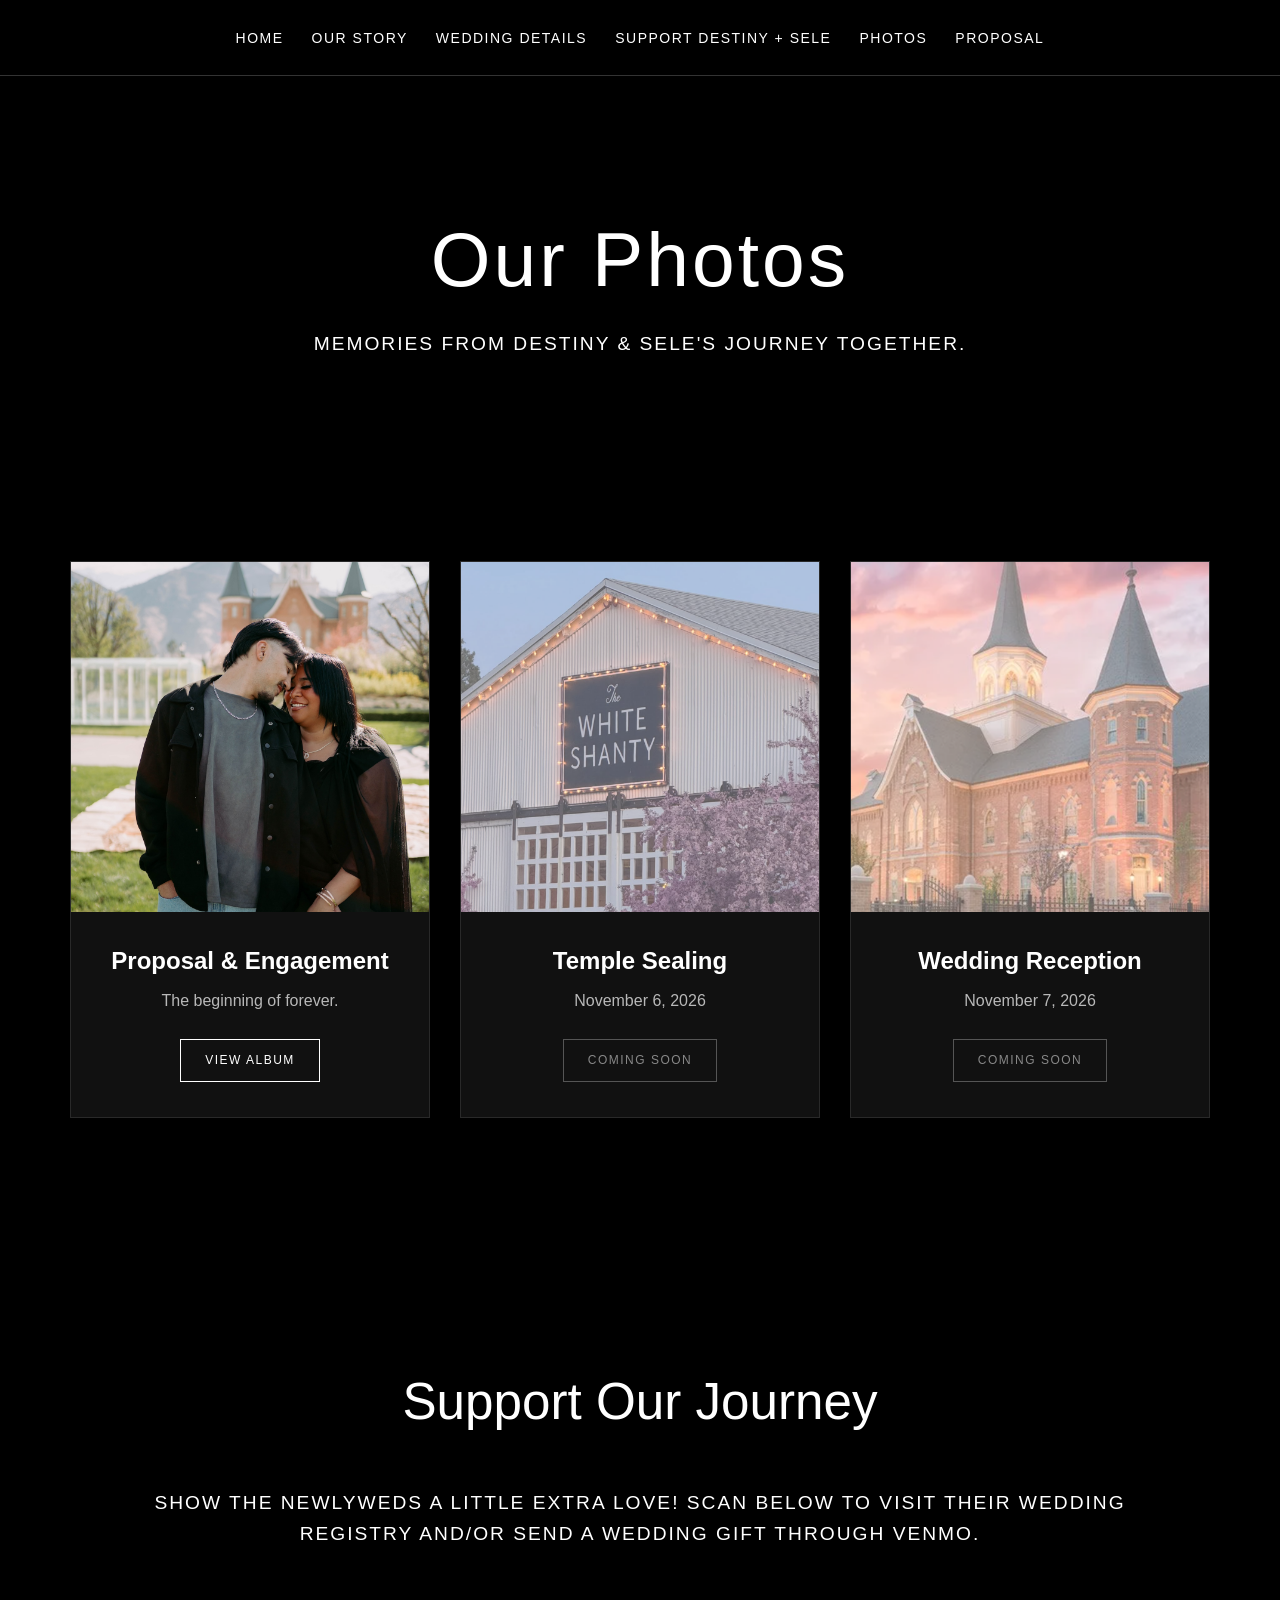
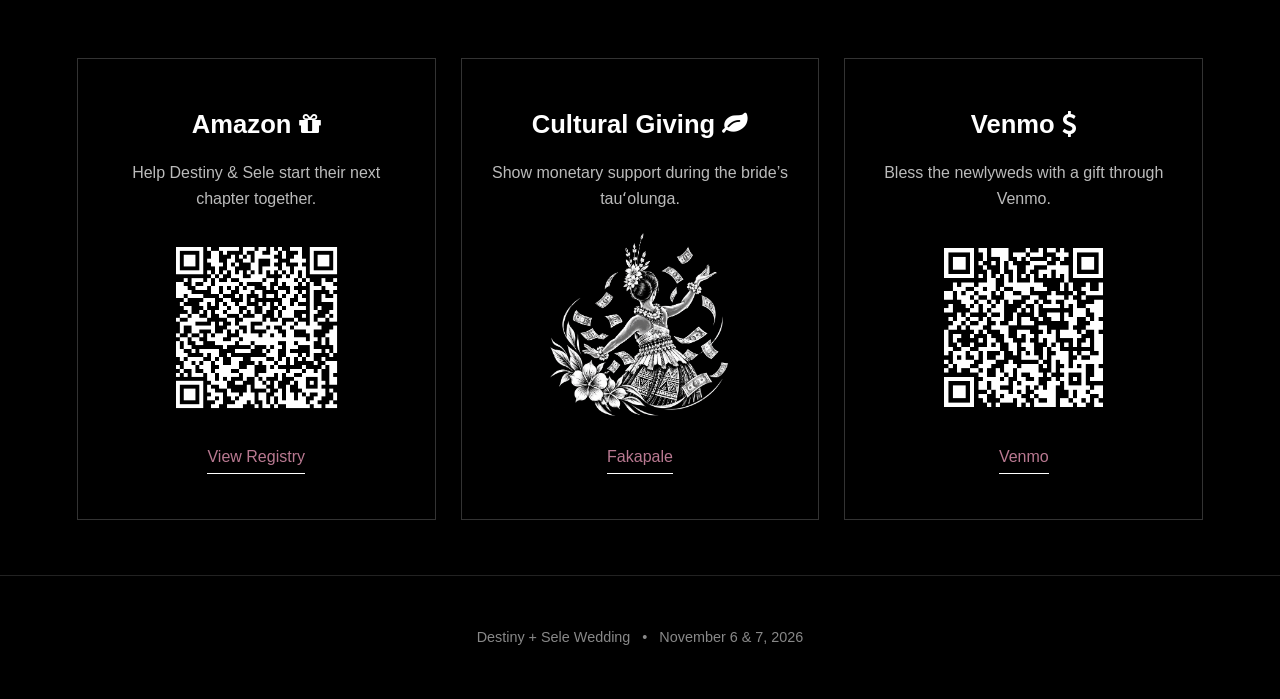
==== photos.html @ 73d5d142 "Website update" ====
<!DOCTYPE html>
<html lang="en">

<head>
    <meta charset="UTF-8">

    <meta name="viewport" content="width=device-width, initial-scale=1.0">

    <title>Photos</title>

    <!-- CSS -->
    <link rel="stylesheet" href="styles.css">
    <link rel="stylesheet" href="https://cdnjs.cloudflare.com/ajax/libs/font-awesome/4.7.0/css/font-awesome.min.css">

</head>


<body>


    <!-- =========================
         NAVIGATION
    ========================== -->

    <nav class="navbar">

        <div class="nav-container">

            <ul class="nav-links">

                <li><a href="#home">Home</a></li>

                <li><a href="story.html">Our Story</a></li>

                <li><a href="#wedding">Wedding Details</a></li>

                <li><a href="#registry">Support Destiny + Sele</a></li>

                <li><a href="photos.html">Photos</a></li>

                <li><a href="photos.html">Proposal</a></li>


            </ul>

        </div>

    </nav>



    <!-- =========================
         HEADER / HERO
    ========================== -->

   <header class="hero" id="home">

        <div class="hero-content">


            <h1>Our Photos</h1>


            <p>
                Memories from Destiny & Sele's journey together.<br/>

            </p>

        </div>

    </header>

<section class="photo-albums">

    <div class="album-grid">

        <!-- PROPOSAL & ENGAGEMENT -->
        <div class="album-card">
            <div class="album-image">
                <img src="images/cvr1.jpg" 
                     alt="Destiny and Sele Proposal and Engagement">
            </div>

            <div class="album-content">
                <h2>Proposal & Engagement</h2>
                <p>The beginning of forever.</p>

                <a href="https://wolfgramm.pixieset.com/proposalandengagement/"
                   target="_blank"
                   rel="noopener noreferrer"
                   class="album-button">
                    View Album
                </a>
            </div>
        </div>


        <!-- TEMPLE SEALING -->
        <div class="album-card">
            <div class="album-image">
                <img src="images/cvr2.png"
                     alt="Destiny and Sele Temple Sealing">
            </div>

            <div class="album-content">
                <h2>Temple Sealing</h2>
                <p>November 6, 2026</p>

                <span class="album-coming">
                    Coming Soon
                </span>
            </div>
        </div>


        <!-- WEDDING RECEPTION -->
        <div class="album-card">
            <div class="album-image">
                <img src="images/cvr3.png"
                     alt="Destiny and Sele Wedding Reception">
            </div>

            <div class="album-content">
                <h2>Wedding Reception</h2>
                <p>November 7, 2026</p>

                <span class="album-coming">
                    Coming Soon
                </span>
            </div>
        </div>

    </div>

</section>

    <section>
<header class="hero" id="registry">

        <div class="hero-content">
            <h3 class="section-title">
            Support Our Journey</h3>
        <p>Show the newlyweds a little extra love! Scan below to visit their Wedding Registry and/or send a wedding gift through Venmo.</p>
    </div>
</header>

    <div class="details-grid">

            <!-- REGISTRY -->
            <div class="detail-box">

                <h3>Amazon <i class="fa fa-gift"></i></h3>
                
                <p>
                    Help Destiny & Sele start their next chapter together.
                    <img src="images/destiny-sele-amazon-registry-qr.png" class="qr">
                </p>

                <a href="https://www.amazon.com/wedding/guest-view/NH0D2BS3P5ZP" target="_blank">View Registry</a>
            </div>

        <!-- CELEBRATION -->
            <div class="detail-box">

                <h3>Cultural Giving <i class="fa fa-leaf"></i></h3>

                <p>
                Show monetary support during the bride’s tauʻolunga.
                <img src="images/cultural.png" class="qr" alt="Fakapale">
                </p>
        
                <a href="https://www.polynesia.com/blog/celebrating-fakapale-style" target="_blank">Fakapale</a>
            </div>

            <!-- VENMO -->
            <div class="detail-box">

                <h3>Venmo <i class="fa fa-dollar"></i></h3>

                <p>      
                    Bless the newlyweds with a gift through Venmo.
                    <img src="images/destiny-venmo-qr.png" class="qr">
                </p>

                <a href="https://venmo.com/u/destinywolfgramm" target="_blank" rel="noopener noreferrer">Venmo</a>

            </div>


        </div>

    </section>
    </section>



    <!-- =========================
         FOOTER
    ========================== -->

    <footer>

        <p>
            Destiny + Sele Wedding
            &nbsp; • &nbsp;
            November 6 & 7, 2026
        </p>

    </footer>



    <!-- =========================
         JAVASCRIPT
    ========================== -->

    <script src="script.js"></script>


</body>

</html>
---- styles.css ----
/* =========================
   GLOBAL
========================== */

* {
    margin: 0;
    padding: 0;
    box-sizing: border-box;
}


html {
    scroll-behavior: smooth;
}


body {
    background-color: #000;
    color: #fff;

    font-family: Arial, Helvetica, sans-serif;

    line-height: 1.6;
}


img {
    width: 100%;
    display: block;
}


a {
    color: #B97991;
    text-decoration: none;
}


section {
    padding: 55px 6%;
}
material-icons {
    font-size: 2px;
}


/* =========================
   NAVIGATION
========================== */

.navbar {
    width: 100%;

    background-color: #000;

    border-bottom: 1px solid #333;

    position: sticky;
    top: 0;

    z-index: 1000;
}


.nav-container {
    max-width: 1400px;

    margin: auto;

    min-height: 75px;

    display: flex;

    justify-content: center;
    align-items: center;

    padding: 0 25px;
}


.nav-links {
    list-style: none;

    display: flex;

    flex-wrap: wrap;

    justify-content: center;

    gap: 28px;
}


.nav-links a {
    color: #fff;

    font-size: 14px;

    text-transform: uppercase;

    letter-spacing: 1.5px;

    transition: opacity 0.3s ease;
}


.nav-links a:hover {
    opacity: 0.6;
}



/* =========================
   HEADER / HERO
========================== */

/* =========================
   HEADER / HERO
========================== */

.hero {
    min-height: 45vh;

    display: flex;
    justify-content: center;
    align-items: center;

    text-align: center;

    /* Less padding */
    padding: 40px 20px;

    background:
        linear-gradient(
            rgba(0, 0, 0, 0.45),
            rgba(0, 0, 0, 0.65)
        ),
        url("images/hero.jpg");

    background-size: cover;
    background-position: center;
}


.hero-content {
    max-width: 1000px;
    width: 100%;
}


.hero h1 {
    /* Smaller so Destiny + Sele stays on one line */
    font-size: clamp(2.2rem, 6vw, 5rem);

    font-weight: 300;

    letter-spacing: 3px;

    margin-bottom: 8px;

    /* Prevent names from wrapping */
    white-space: nowrap;
}


.hero p {
    font-size: clamp(0.85rem, 1.5vw, 1.2rem);

    letter-spacing: 2px;

    text-transform: uppercase;
}

.qr {
    display: block;
    margin: 0 auto;
    width: 65%;
    padding-top: 20px;
}


/* =========================
   CAROUSEL
========================== */

.carousel-section {
    /* Much less space above carousel */
    padding: 35px 0 50px;
}


.carousel-section .section-title {
    margin-bottom: 25px;
}

/* =========================
   SECTION TITLES
========================== */

.section-title {
    text-align: center;

    font-size: clamp(2rem, 4vw, 3.5rem);

    font-weight: 300;

    margin-bottom: 45px;
}



/* =========================
   CAROUSEL
========================== */

.carousel-section {
    padding-left: 0;
    padding-right: 0;
}


.carousel {
    max-width: 1200px;

    margin: auto;

    position: relative;

    overflow: hidden;

    aspect-ratio: 16 / 8;
}


.carousel-slide {
    display: none;

    width: 100%;
    height: 100%;
}


.carousel-slide.active {
    display: block;
}


.carousel-slide img {
    width: 100%;
    height: 100%;

    object-fit: cover;
}



/* CAROUSEL BUTTONS */

.carousel-btn {
    position: absolute;

    top: 50%;

    transform: translateY(-50%);

    width: 50px;
    height: 50px;

    border: 1px solid rgba(255, 255, 255, 0.7);

    border-radius: 50%;

    background-color: rgba(0, 0, 0, 0.5);

    color: #fff;

    font-size: 25px;

    cursor: pointer;

    transition: 0.3s;
}


.carousel-btn:hover {
    background-color: #fff;

    color: #000;
}


.carousel-btn.prev {
    left: 20px;
}


.carousel-btn.next {
    right: 20px;
}



/* =========================
   GRID #1
   CONTENT CARDS
========================== */

.content-grid {
    max-width: 1300px;

    margin: auto;

    display: grid;

    grid-template-columns: repeat(3, 1fr);

    gap: 30px;
}


.grid-card {
    background-color: #0d0d0d;

    border: 1px solid #272727;

    overflow: hidden;
}


.grid-card-image {
    aspect-ratio: 4 / 3;

    overflow: hidden;
}


.grid-card-image img {
    width: 100%;
    height: 100%;

    object-fit: cover;

    transition: transform 0.5s ease;
}


.grid-card:hover img {
    transform: scale(1.05);
}


.grid-card-content {
    padding: 30px;
}


.grid-card h3 {
    font-size: 1.7rem;

    font-weight: 400;

    margin-bottom: 12px;
}


.grid-card p {
    color: #ccc;

    font-size: 1rem;
}



/* =========================
   GRID #2
   PHOTO GALLERY
========================== */

.photo-grid {
    max-width: 1300px;

    margin: auto;

    display: grid;

    grid-template-columns: repeat(3, 1fr);

    gap: 15px;
}


.photo-grid-item {
    aspect-ratio: 1 / 1;

    overflow: hidden;
}


.photo-grid-item img {
    width: 100%;
    height: 100%;

    object-fit: cover;

    transition: transform 0.5s ease;
}


.photo-grid-item:hover img {
    transform: scale(1.06);
}



/* =========================
   GRID #3
   WEDDING DETAILS
========================== */

.details-grid {
    max-width: 1200px;

    margin: auto;

    display: grid;

    grid-template-columns: repeat(3, 1fr);

    gap: 25px;
}


.detail-box {
    border: 1px solid #333;

    padding: 45px 30px;

    text-align: center;
}


.detail-box h3 {
    font-size: 1.6rem;

    margin-bottom: 15px;
}


.detail-box p {
    color: #bbb;
}


.detail-box a {
    display: inline-block;

    margin-top: 20px;

    border-bottom: 1px solid #fff;

    padding-bottom: 3px;

    transition: opacity 0.3s ease;
}


.detail-box a:hover {
    opacity: 0.6;
}


/* =========================
   PHOTO ALBUMS
========================= */

.photo-albums {
    max-width: 1200px;
    margin: 0 auto;
    padding: 80px 30px;
}

.album-heading {
    text-align: center;
    margin-bottom: 55px;
}

.album-heading h1 {
    font-size: 3rem;
    margin-bottom: 10px;
}

.album-heading p {
    opacity: 0.75;
}


/* ALBUM GRID */

.album-grid {
    display: grid;
    grid-template-columns: repeat(3, 1fr);
    gap: 30px;
}


/* ALBUM CARD */

.album-card {
    background: #111;
    text-align: center;
    overflow: hidden;
    border: 1px solid #292929;
}

.album-image {
    width: 100%;
    height: 350px;
    overflow: hidden;
}

.album-image img {
    width: 100%;
    height: 100%;
    object-fit: cover;
    transition: transform 0.4s ease;
}

.album-card:hover .album-image img {
    transform: scale(1.04);
}


/* CARD CONTENT */

.album-content {
    padding: 30px 20px 35px;
}

.album-content h2 {
    margin: 0 0 8px;
    font-size: 1.5rem;
}

.album-content p {
    margin: 0 0 25px;
    opacity: 0.7;
}


/* VIEW ALBUM BUTTON */

.album-button {
    display: inline-block;
    padding: 11px 24px;
    border: 1px solid #fff;
    color: #fff;
    text-decoration: none;
    text-transform: uppercase;
    letter-spacing: 1.5px;
    font-size: 0.75rem;
    transition: 0.3s ease;
}

.album-button:hover {
    background: #fff;
    color: #000;
}


/* COMING SOON */

.album-coming {
    display: inline-block;
    padding: 11px 24px;
    border: 1px solid #555;
    color: #888;
    text-transform: uppercase;
    letter-spacing: 1.5px;
    font-size: 0.75rem;
}


/* MOBILE */

@media (max-width: 850px) {

    .album-grid {
        grid-template-columns: 1fr;
        max-width: 550px;
        margin: 0 auto;
    }

    .album-image {
        height: 400px;
    }

}

@media (max-width: 500px) {

    .photo-albums {
        padding: 55px 20px;
    }

    .album-heading h1 {
        font-size: 2.3rem;
    }

    .album-image {
        height: 300px;
    }

}

/* =========================
   STORY PAGE
   Q&A
========================== */

.couple-qa {
    display: grid;
    grid-template-columns: repeat(2, minmax(0, 1fr));
    gap: clamp(30px, 6vw, 80px);

    width: 100%;
    max-width: 1100px;
    margin: 0 auto;
    padding: 20px;
    box-sizing: border-box;
}

.qa-column {
    min-width: 0;
}

.qa-column h3 {
    text-align: center;
    margin-bottom: 30px;
}

.qa-item {
    margin-bottom: 28px;
}

.qa-item h4 {
    margin: 0 0 8px;
    line-height: 1.4;
}

.qa-item p {
    margin: 0;
    line-height: 1.7;
    overflow-wrap: break-word;
}

/* Tablet + Phone */
@media (max-width: 768px) {
    .couple-qa {
        grid-template-columns: 1fr;
        gap: 45px;
        padding: 15px;
    }
}

/* Small phones */
@media (max-width: 480px) {
    .couple-qa {
        padding: 10px;
    }

    .qa-column h3 {
        margin-bottom: 22px;
    }

    .qa-item {
        margin-bottom: 22px;
    }
}
/* =========================
   FOOTER
========================== */

footer {
    text-align: center;

    padding: 50px 20px;

    border-top: 1px solid #222;

    color: #888;

    font-size: 0.9rem;
}



/* =========================
   TABLET
   900px AND SMALLER
========================== */

@media (max-width: 900px) {

    section {
        padding: 60px 5%;
    }


    .content-grid,
    .details-grid {
        grid-template-columns: repeat(2, 1fr);
    }


    .photo-grid {
        grid-template-columns: repeat(2, 1fr);
    }


    .nav-links {
        gap: 15px;
    }


    .nav-links a {
        font-size: 12px;
    }


    .carousel {
        aspect-ratio: 4 / 3;
    }

}



/* =========================
   MOBILE
   600px AND SMALLER
========================== */

@media (max-width: 600px) {

    .navbar {
        position: relative;
    }


    .nav-container {
        padding: 20px;
    }


    .nav-links {
        gap: 12px 18px;
    }


    .nav-links a {
        font-size: 11px;
    }

.hero {
    min-height: 35vh;
    padding: 30px 15px;
}


.hero h1 {
    font-size: clamp(1.7rem, 9vw, 3rem);
    letter-spacing: 1px;
    white-space: nowrap;
}


.hero p {
    font-size: 0.75rem;
    letter-spacing: 1px;
}


    .content-grid,
    .details-grid {
        grid-template-columns: 1fr;
    }


    .photo-grid {
        grid-template-columns: 1fr 1fr;

        gap: 8px;
    }


    .carousel {
        aspect-ratio: 1 / 1;
    }

.carousel-section {
    padding-top: 25px;
}
    .carousel-btn {
        width: 40px;
        height: 40px;
    }


    .grid-card-content {
        padding: 22px;
    }

}
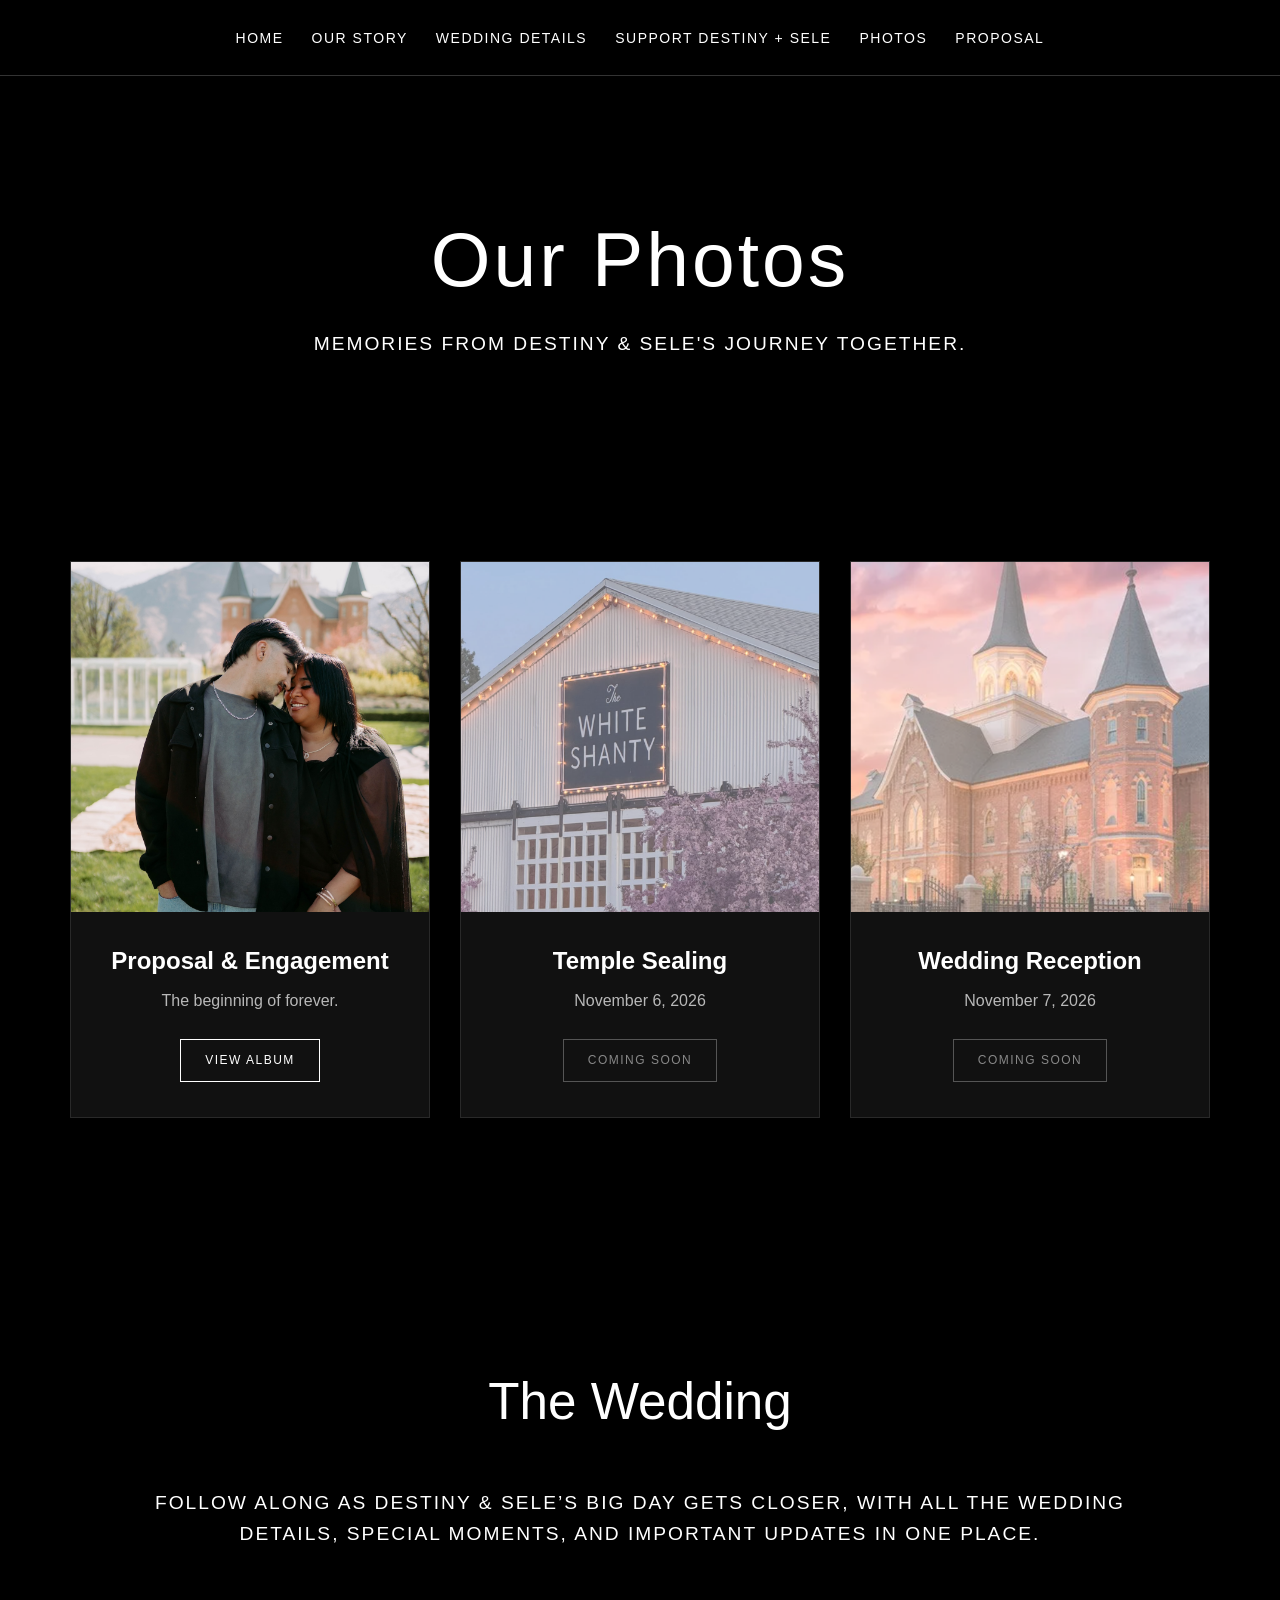
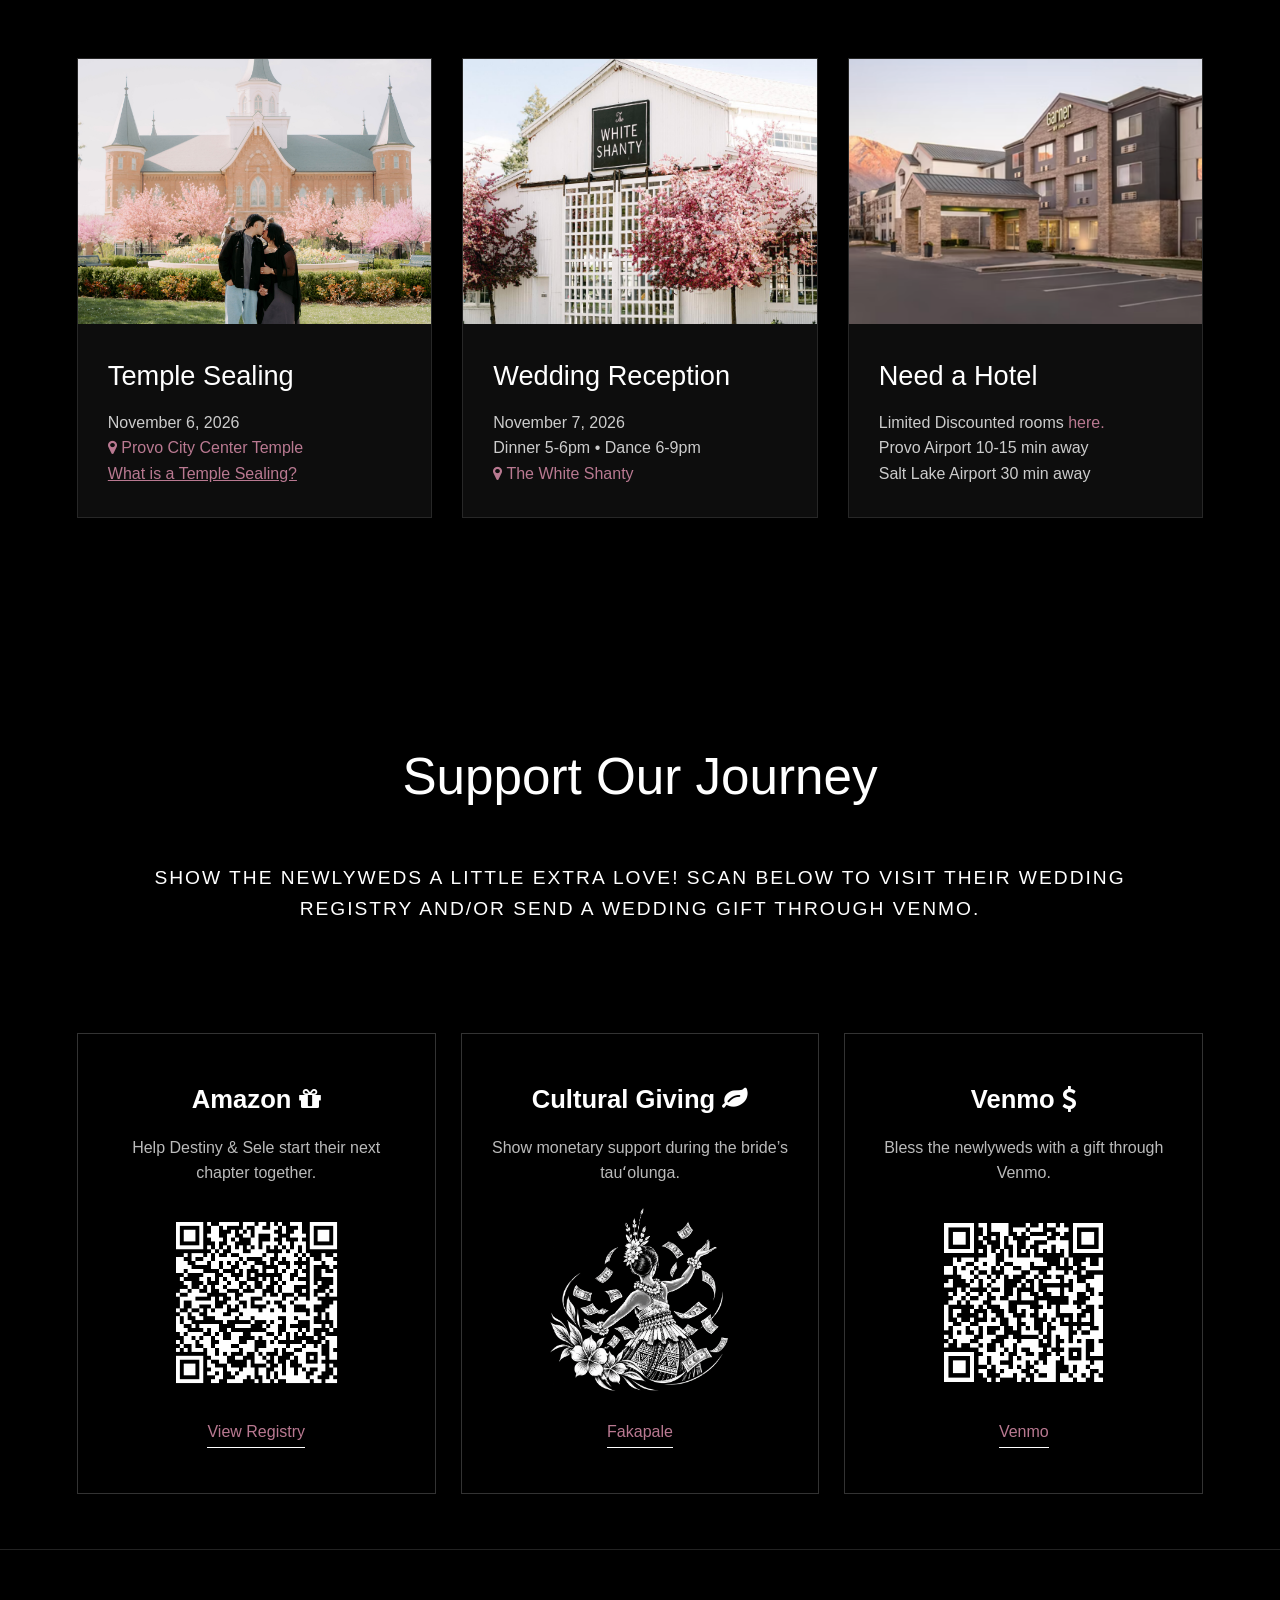
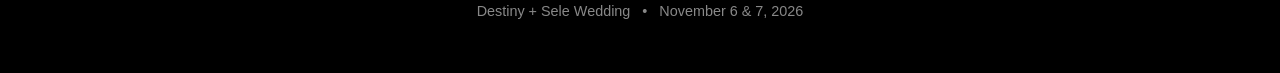
==== commit 3903dc38: "Website update" ====
--- a/photos.html
+++ b/photos.html
@@ -28,13 +28,13 @@
 
             <ul class="nav-links">
 
-                <li><a href="#home">Home</a></li>
+                <li><a href="index.html">Home</a></li>
 
                 <li><a href="story.html">Our Story</a></li>
 
-                <li><a href="#wedding">Wedding Details</a></li>
-
-                <li><a href="#registry">Support Destiny + Sele</a></li>
+                <li><a href="index.html#wedding">Wedding Details</a></li>
+
+                <li><a href="index.html#registry">Support Destiny + Sele</a></li>
 
                 <li><a href="photos.html">Photos</a></li>
 
@@ -134,7 +134,123 @@
 
 </section>
 
-    <section>
+    
+<!-- =========================
+         WEDDING DETAILS
+    ========================== -->
+
+<section>
+<header class="hero" id="wedding">
+
+        <div class="hero-content">
+            <h3 class="section-title">
+            The Wedding</h3>
+        </h2>
+        <p>Follow along as Destiny & Sele’s big day gets closer, with all the wedding details, special moments, and important updates in one place.</p>
+       </div>
+</header>
+
+
+        <div class="content-grid">
+
+
+            <!-- TEMPLE -->
+
+            <article class="grid-card">
+
+                <div class="grid-card-image">
+
+                    <img
+                        src="images/temple.jpg"
+                        alt="Our Story"
+                    >
+
+                </div>
+
+
+                <div class="grid-card-content">
+
+                    <h3>Temple Sealing</h3>
+
+                    <p>
+                         November 6, 2026<br>
+                         <a href="https://maps.app.goo.gl/6NR43tD9aF5z9nf99" target="_blank"><i class="fa fa-map-marker" aria-hidden="true"> </i> Provo City Center Temple</a><br>
+                        <a href="temple.html"><u>What is a Temple Sealing?</u></a>
+                         
+                    </p>
+
+                </div>
+
+            </article>
+
+
+
+            <!-- VENUE -->
+
+            <article class="grid-card" id="venue">
+
+                <div class="grid-card-image">
+
+                    <a href="https://maps.app.goo.gl/j8sGYw94qzNexvVJ9" target="_blank"><img
+                        src="images/shanty.png"
+                        alt="Wedding Venue"
+                    ></a>
+
+                </div>
+
+
+                <div class="grid-card-content">
+
+                    <h3>Wedding Reception</h3>
+
+                    <p>
+                         November 7, 2026<br>
+                         Dinner 5-6pm • Dance 6-9pm<br>
+                         <a href="https://maps.app.goo.gl/j8sGYw94qzNexvVJ9" target="_blank"><i class="fa fa-map-marker" aria-hidden="true"></i> The White Shanty </a><br>
+                          
+                    </p>
+
+                </div>
+
+            </article>
+
+
+
+            <!-- TRAVEL -->
+
+            <article class="grid-card" id="travel">
+
+                <div class="grid-card-image">
+
+                    <a href="https://www.ihg.com/garner-hotels/hotels/us/en/find-hotels/select-roomrate?fromRedirect=true&qSrt=sBR&qSlH=PVUPV&qRms=1&qAdlt=1&qCiD=6&qCiMy=102026&qCoD=8&qCoMy=102026&qGrpCd=PQD&setPMCookies=true&qSHBrC=RN&qDest=1515%20South%20University%20Avenue,%20Provo,%20UT,%20US&showApp=true&adjustMonth=false&srb_u=1&qRmFltr=" target="_blank"><img
+                        src="images/hotel.png" alt="Travel Information"></a>
+
+                </div>
+
+
+                <div class="grid-card-content">
+
+                    <h3>Need a Hotel</h3>
+
+                    <p>
+                        Limited Discounted rooms <a href="  https://www.ihg.com/garner-hotels/hotels/us/en/find-hotels/select-roomrate?fromRedirect=true&qSrt=sBR&qSlH=PVUPV&qRms=1&qAdlt=1&qCiD=6&qCiMy=102026&qCoD=8&qCoMy=102026&qGrpCd=PQD&setPMCookies=true&qSHBrC=RN&qDest=1515%20South%20University%20Avenue,%20Provo,%20UT,%20US&showApp=true&adjustMonth=false&srb_u=1&qRmFltr=" target="_blank">here.</a><br>
+                        Provo Airport 10-15 min away<br>
+                        Salt Lake Airport 30 min away
+                    </p>
+
+                </div>
+
+            </article>
+
+
+        </div>
+
+    </section>
+
+<!-- =========================
+         SUPPORT GIFTS & GIVING
+    ========================== -->
+<section>
 <header class="hero" id="registry">
 
         <div class="hero-content">
@@ -190,7 +306,6 @@
         </div>
 
     </section>
-    </section>
 
 
 
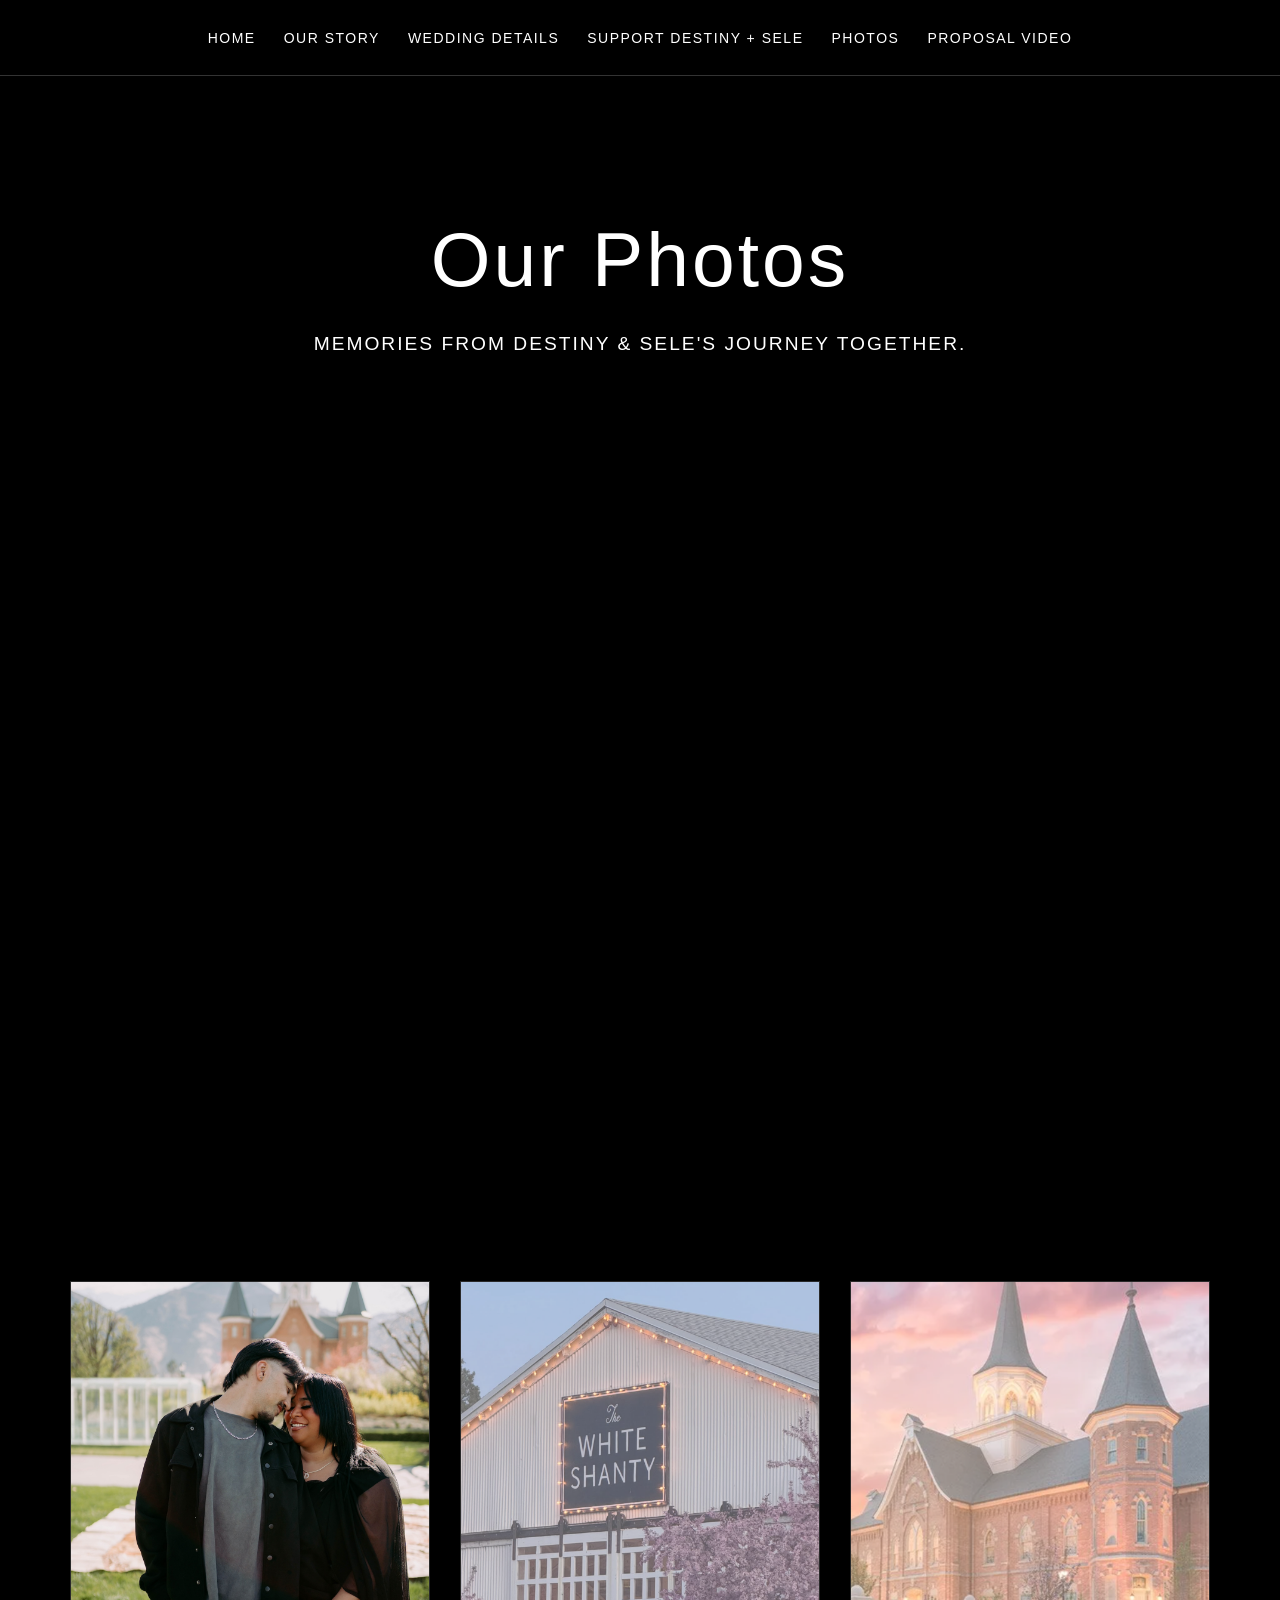
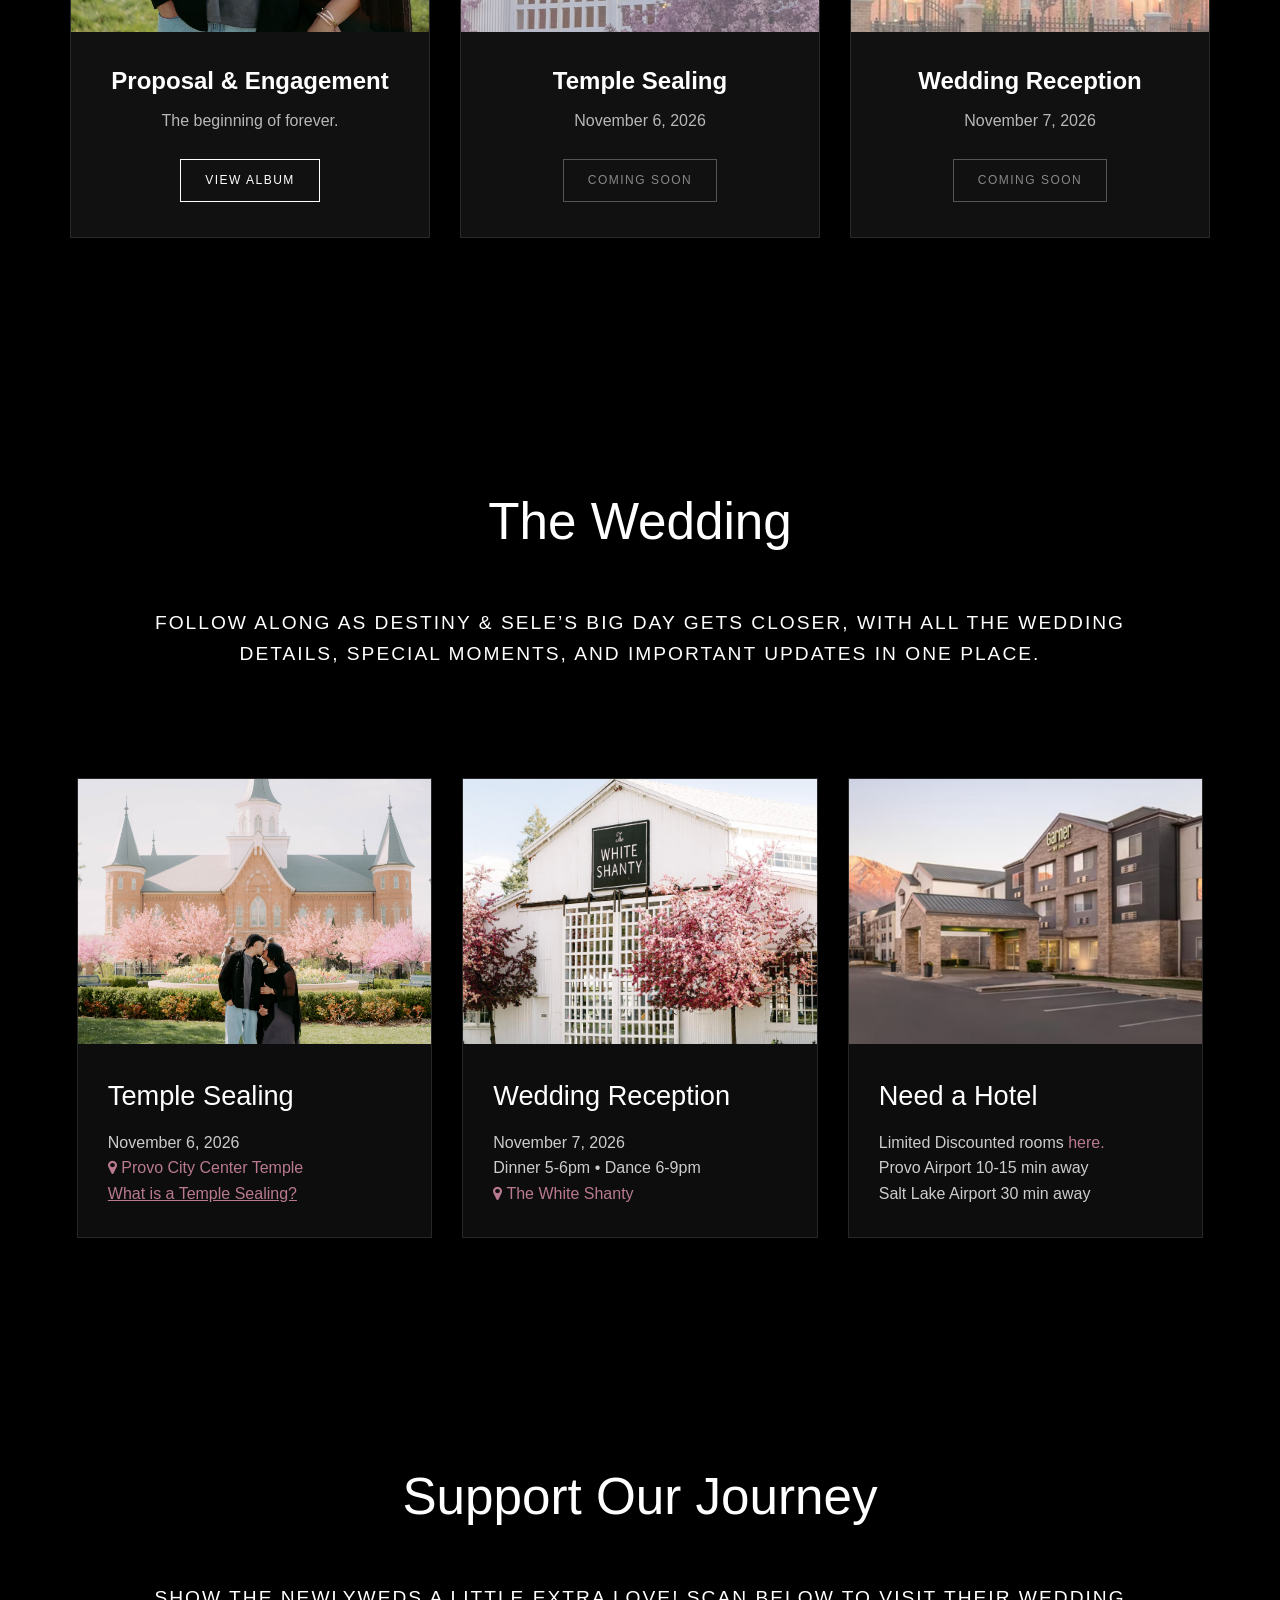
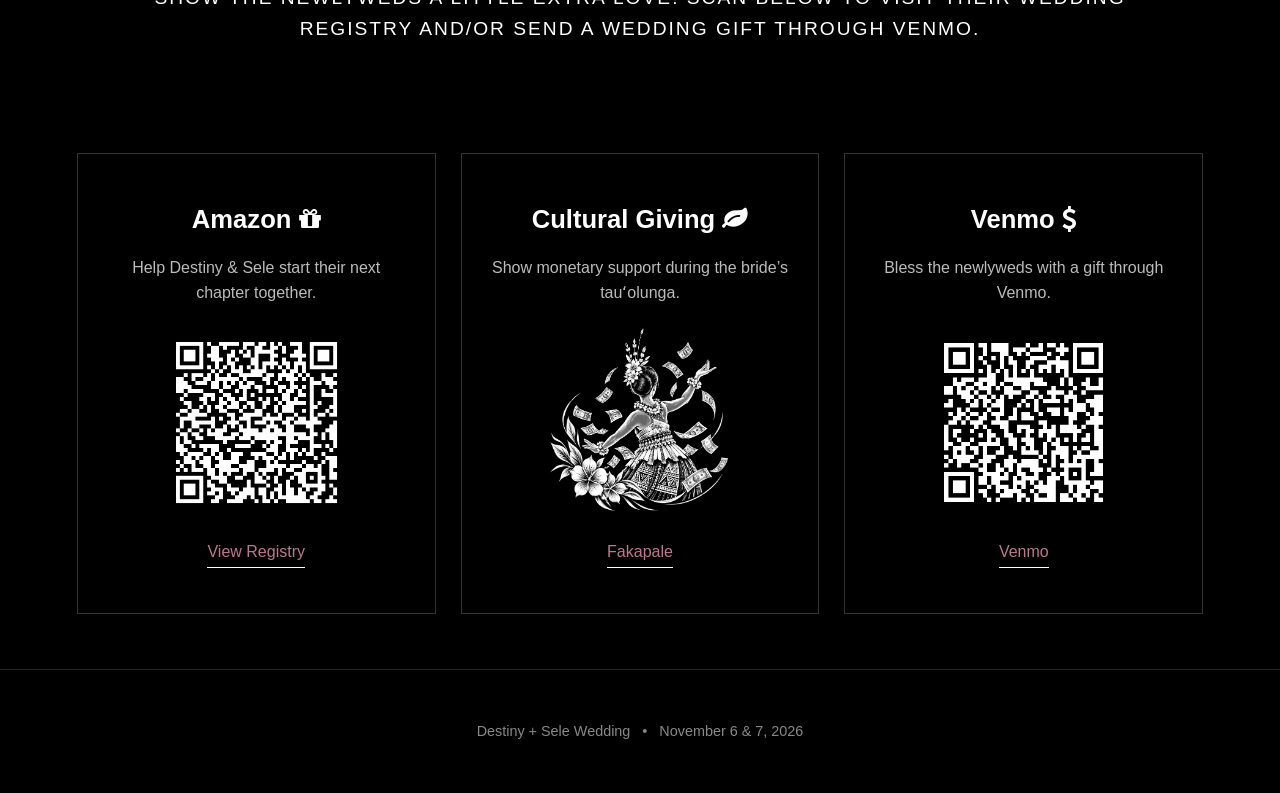
==== commit ea253ffd: "Website update" ====
--- a/photos.html
+++ b/photos.html
@@ -38,7 +38,7 @@
 
                 <li><a href="photos.html">Photos</a></li>
 
-                <li><a href="photos.html">Proposal</a></li>
+                <li><a href="#" onclick="openProposalVideo(); return false;">Proposal Video</a></li>
 
 
             </ul>
@@ -46,7 +46,6 @@
         </div>
 
     </nav>
-
 
 
     <!-- =========================
@@ -69,6 +68,31 @@
         </div>
 
     </header>
+
+<!-- =========================
+         PROPOSAL VIDEO
+    ========================== -->
+<button class="video-close" onclick="closeProposalVideo()">
+            &times;
+        </button>
+
+        <div class="video-wrapper">
+            <iframe
+                id="proposalVideo"
+                src=""
+                title="Destiny and Tasele Proposal Video"
+                allow="autoplay; encrypted-media; picture-in-picture"
+                allowfullscreen>
+            </iframe>
+        </div>
+
+    </div>
+
+</div>
+
+<!-- =========================
+         PHOTO ALBUM
+    ========================== -->
 
 <section class="photo-albums">
 
--- a/styles.css
+++ b/styles.css
@@ -579,6 +579,198 @@
     font-size: 0.75rem;
 }
 
+/* =========================
+   OUR STORY
+========================= */
+
+.story-page {
+    max-width: 1200px;
+    margin: 0 auto;
+    padding: 80px 30px;
+}
+
+.story-intro {
+    max-width: 750px;
+    margin: 0 auto 60px;
+    text-align: center;
+}
+
+.eyebrow {
+    text-transform: uppercase;
+    letter-spacing: 3px;
+    font-size: 0.75rem;
+    margin-bottom: 8px;
+    opacity: 0.7;
+}
+
+.story-intro h1 {
+    font-size: 3.5rem;
+    margin: 0 0 15px;
+}
+
+.story-subtitle {
+    font-size: 1.05rem;
+    line-height: 1.7;
+    opacity: 0.8;
+}
+
+
+/* =========================
+   PROFILE CARDS
+========================= */
+
+.profile-grid {
+    display: grid;
+    grid-template-columns: repeat(2, 1fr);
+    gap: 35px;
+    margin-bottom: 90px;
+}
+
+.profile-card {
+    background: #111;
+    border: 1px solid #2a2a2a;
+    overflow: hidden;
+}
+
+.profile-photo {
+    width: 100%;
+    height: 480px;
+    object-fit: cover;
+    display: block;
+}
+
+.profile-content {
+    padding: 35px;
+}
+
+.profile-content h2 {
+    margin-top: 0;
+    margin-bottom: 25px;
+    font-size: 2rem;
+}
+
+.profile-details p {
+    margin: 8px 0;
+    line-height: 1.5;
+}
+
+.profile-details strong {
+    font-weight: 600;
+}
+
+.profile-bio {
+    margin-top: 25px;
+    padding-top: 22px;
+    border-top: 1px solid #2c2c2c;
+    line-height: 1.7;
+    opacity: 0.85;
+}
+
+
+/* =========================
+   Q&A
+========================= */
+
+.couple-qa {
+    max-width: 1000px;
+    margin: 0 auto;
+}
+
+.qa-heading {
+    text-align: center;
+    margin-bottom: 45px;
+}
+
+.qa-heading h2 {
+    font-size: 2.8rem;
+    margin: 5px 0 10px;
+}
+
+.qa-heading p {
+    opacity: 0.75;
+}
+
+.qa-card {
+    border-top: 1px solid #333;
+    padding: 35px 0;
+}
+
+.qa-card:last-child {
+    border-bottom: 1px solid #333;
+}
+
+.qa-card h3 {
+    text-align: center;
+    font-size: 1.45rem;
+    margin: 0 0 28px;
+}
+
+.answer-grid {
+    display: grid;
+    grid-template-columns: repeat(2, 1fr);
+    gap: 40px;
+}
+
+.answer {
+    padding: 10px 25px;
+}
+
+.answer:first-child {
+    border-right: 1px solid #333;
+}
+
+.answer h4 {
+    margin: 0 0 10px;
+    text-transform: uppercase;
+    letter-spacing: 2px;
+    font-size: 0.8rem;
+}
+
+.answer p {
+    margin: 0;
+    line-height: 1.7;
+    opacity: 0.85;
+}
+
+
+/* =========================
+   MOBILE
+========================= */
+
+@media (max-width: 800px) {
+
+    .story-page {
+        padding: 55px 20px;
+    }
+
+    .story-intro h1 {
+        font-size: 2.6rem;
+    }
+
+    .profile-grid {
+        grid-template-columns: 1fr;
+    }
+
+    .profile-photo {
+        height: 420px;
+    }
+
+    .answer-grid {
+        grid-template-columns: 1fr;
+        gap: 25px;
+    }
+
+    .answer {
+        padding: 0;
+    }
+
+    .answer:first-child {
+        border-right: none;
+        border-bottom: 1px solid #333;
+        padding-bottom: 25px;
+    }
+}
+
 
 /* MOBILE */
 
@@ -676,6 +868,198 @@
         margin-bottom: 22px;
     }
 }
+
+/* =========================
+   PROPOSAL VIDEO BUTTON
+========================= */
+
+.proposal-video-btn {
+    display: flex;
+    align-items: center;
+    gap: 18px;
+
+    background: #000;
+    color: #fff;
+
+    border: 1px solid #fff;
+    border-radius: 50px;
+
+    padding: 14px 24px;
+
+    cursor: pointer;
+
+    transition:
+        transform 0.3s ease,
+        box-shadow 0.3s ease,
+        background 0.3s ease;
+}
+
+.proposal-video-btn:hover {
+    transform: translateY(-3px) scale(1.03);
+
+    box-shadow:
+        0 8px 25px rgba(255,255,255,0.15);
+
+    background: #111;
+}
+
+.youtube-icon {
+    width: 45px;
+    height: 32px;
+
+    display: flex;
+    align-items: center;
+    justify-content: center;
+
+    background: #ff0000;
+
+    border-radius: 8px;
+
+    font-size: 15px;
+}
+
+.proposal-text {
+    display: flex;
+    flex-direction: column;
+    text-align: left;
+}
+
+.proposal-text small {
+    font-size: 10px;
+    letter-spacing: 3px;
+}
+
+.proposal-text strong {
+    font-size: 17px;
+    letter-spacing: 1px;
+}
+
+.proposal-arrow {
+    font-size: 32px;
+
+    transition: transform 0.3s ease;
+}
+
+.proposal-video-btn:hover .proposal-arrow {
+    transform: translateX(5px);
+}
+
+
+/* =========================
+   VIDEO POPUP
+========================= */
+
+.video-modal {
+    position: fixed;
+
+    inset: 0;
+
+    background: rgba(0,0,0,0.92);
+
+    display: none;
+
+    align-items: center;
+    justify-content: center;
+
+    z-index: 9999;
+
+    padding: 25px;
+}
+
+.video-modal.active {
+    display: flex;
+}
+
+.video-modal-content {
+    width: 100%;
+    max-width: 900px;
+
+    position: relative;
+
+    animation: videoPop 0.35s ease;
+}
+
+@keyframes videoPop {
+
+    from {
+        opacity: 0;
+        transform: scale(0.92);
+    }
+
+    to {
+        opacity: 1;
+        transform: scale(1);
+    }
+
+}
+
+.video-close {
+    position: absolute;
+
+    right: -5px;
+    top: -45px;
+
+    background: none;
+    border: none;
+
+    color: #fff;
+
+    font-size: 40px;
+
+    cursor: pointer;
+}
+
+.video-wrapper {
+    position: relative;
+
+    padding-bottom: 56.25%;
+
+    height: 0;
+
+    overflow: hidden;
+
+    background: #000;
+}
+
+.video-wrapper iframe {
+    position: absolute;
+
+    top: 0;
+    left: 0;
+
+    width: 100%;
+    height: 100%;
+
+    border: 0;
+}
+
+.proposal-video-container {
+    width: 100%;
+    display: flex;
+    justify-content: center;
+    align-items: center;
+    margin: 10px auto;
+}
+
+/* MOBILE */
+
+@media (max-width: 600px) {
+
+    .proposal-video-btn {
+        gap: 12px;
+        padding: 5px 18px;
+    }
+
+    .proposal-text strong {
+        font-size: 14px;
+    }
+
+    .proposal-text small {
+        font-size: 8px;
+    }
+
+}
+
 /* =========================
    FOOTER
 ========================== */
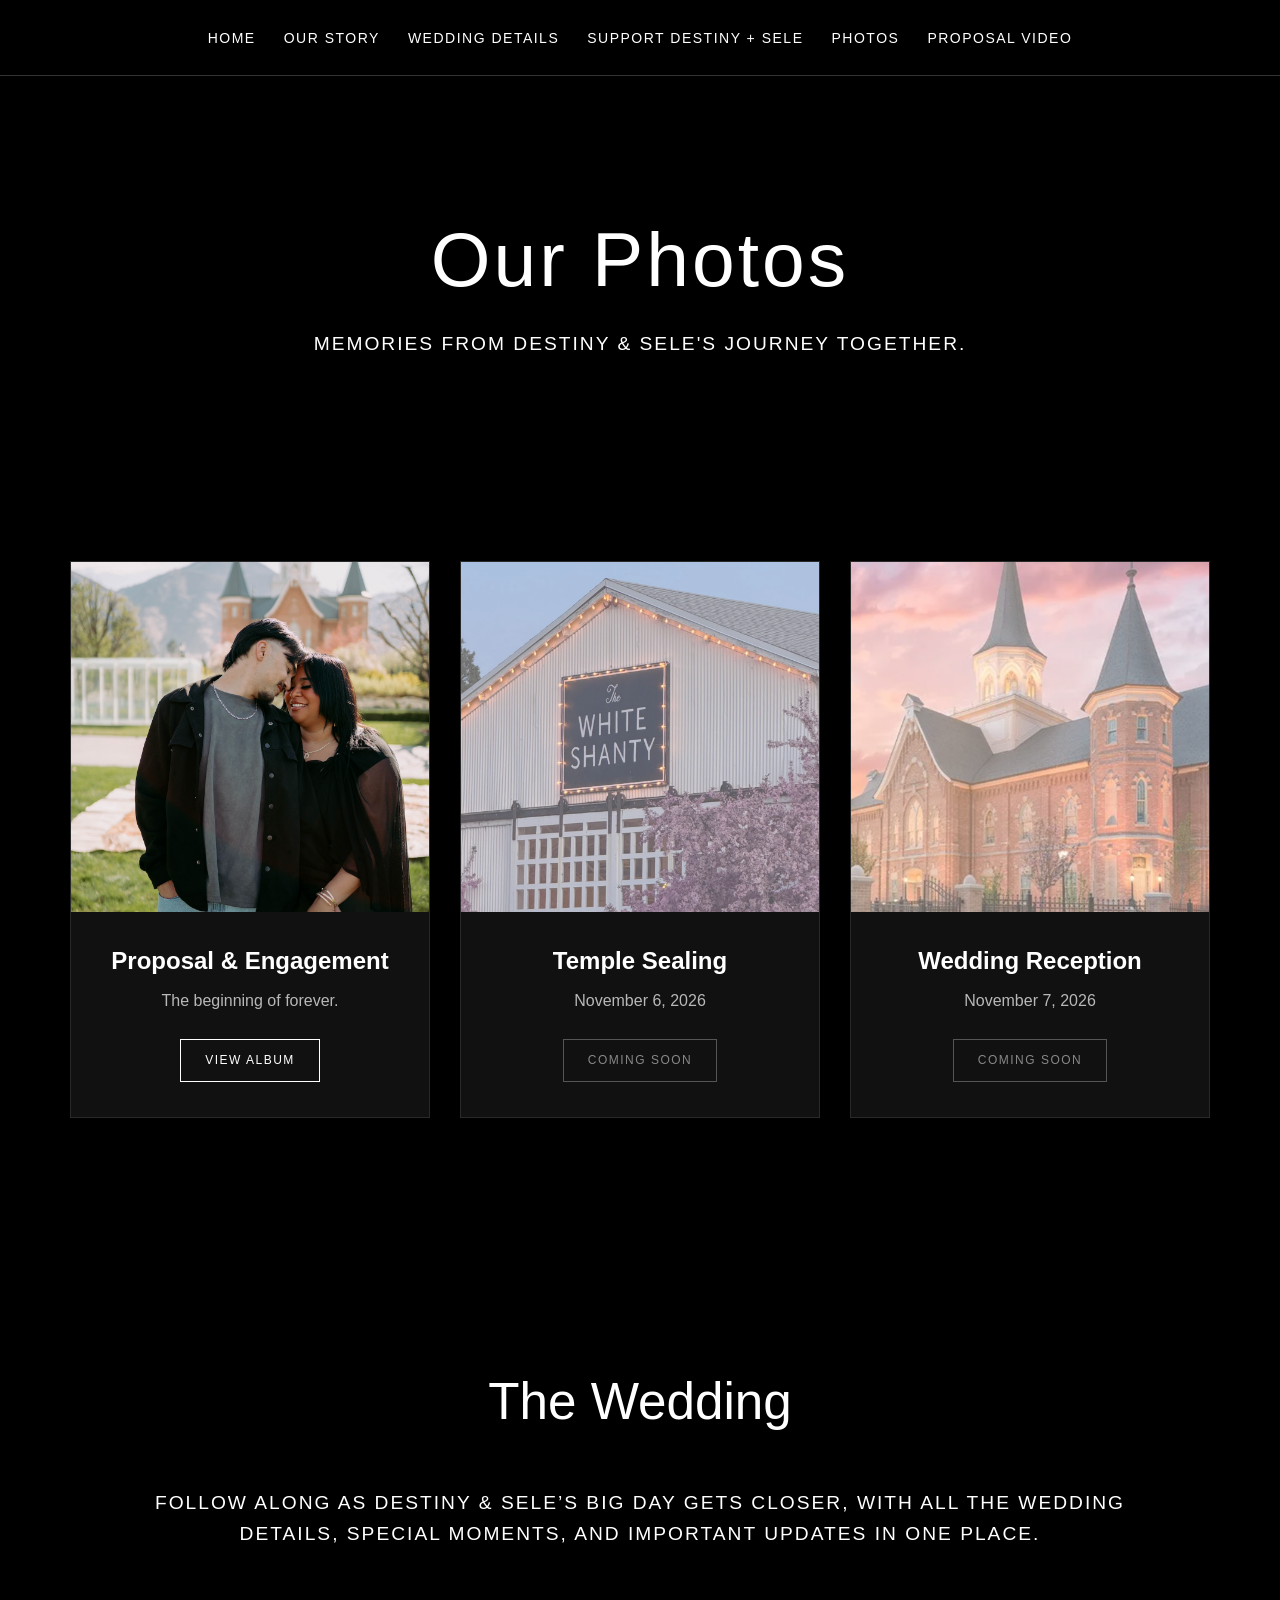
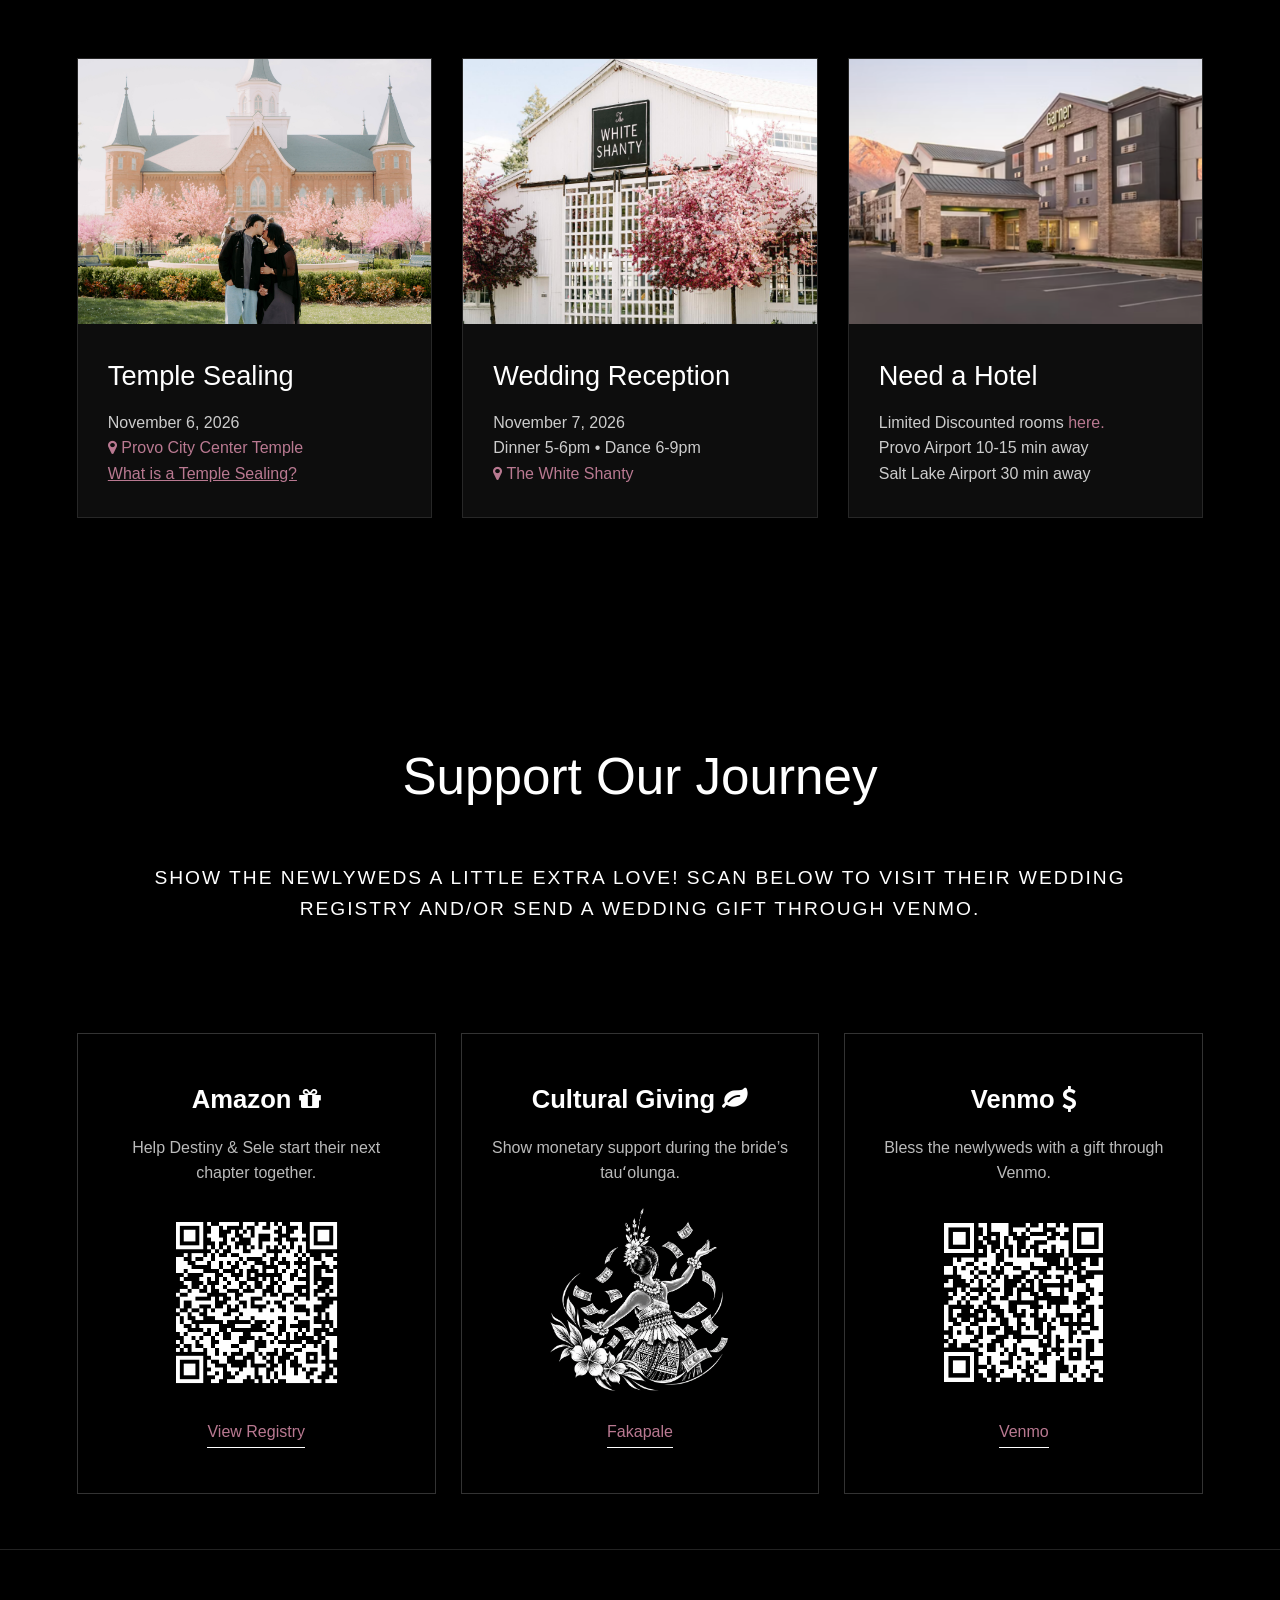
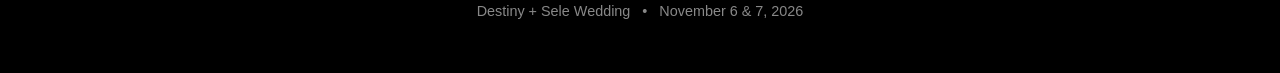
==== commit bdacef45: "Website update" ====
--- a/photos.html
+++ b/photos.html
@@ -69,10 +69,260 @@
 
     </header>
 
+
+<!-- =========================
+         PHOTO ALBUM
+    ========================== -->
+
+<section class="photo-albums">
+
+    <div class="album-grid">
+
+        <!-- PROPOSAL & ENGAGEMENT -->
+        <div class="album-card">
+            <div class="album-image">
+                <img src="images/cvr1.jpg" 
+                     alt="Destiny and Sele Proposal and Engagement">
+            </div>
+
+            <div class="album-content">
+                <h2>Proposal & Engagement</h2>
+                <p>The beginning of forever.</p>
+
+                <a href="https://wolfgramm.pixieset.com/proposalandengagement/"
+                   target="_blank"
+                   rel="noopener noreferrer"
+                   class="album-button">
+                    View Album
+                </a>
+            </div>
+        </div>
+
+
+        <!-- TEMPLE SEALING -->
+        <div class="album-card">
+            <div class="album-image">
+                <img src="images/cvr2.png"
+                     alt="Destiny and Sele Temple Sealing">
+            </div>
+
+            <div class="album-content">
+                <h2>Temple Sealing</h2>
+                <p>November 6, 2026</p>
+
+                <span class="album-coming">
+                    Coming Soon
+                </span>
+            </div>
+        </div>
+
+
+        <!-- WEDDING RECEPTION -->
+        <div class="album-card">
+            <div class="album-image">
+                <img src="images/cvr3.png"
+                     alt="Destiny and Sele Wedding Reception">
+            </div>
+
+            <div class="album-content">
+                <h2>Wedding Reception</h2>
+                <p>November 7, 2026</p>
+
+                <span class="album-coming">
+                    Coming Soon
+                </span>
+            </div>
+        </div>
+
+    </div>
+
+</section>
+
+    
+<!-- =========================
+         WEDDING DETAILS
+    ========================== -->
+
+<section>
+<header class="hero" id="wedding">
+
+        <div class="hero-content">
+            <h3 class="section-title">
+            The Wedding</h3>
+        </h2>
+        <p>Follow along as Destiny & Sele’s big day gets closer, with all the wedding details, special moments, and important updates in one place.</p>
+       </div>
+</header>
+
+
+        <div class="content-grid">
+
+
+            <!-- TEMPLE -->
+
+            <article class="grid-card">
+
+                <div class="grid-card-image">
+
+                    <img
+                        src="images/temple.jpg"
+                        alt="Our Story"
+                    >
+
+                </div>
+
+
+                <div class="grid-card-content">
+
+                    <h3>Temple Sealing</h3>
+
+                    <p>
+                         November 6, 2026<br>
+                         <a href="https://maps.app.goo.gl/6NR43tD9aF5z9nf99" target="_blank"><i class="fa fa-map-marker" aria-hidden="true"> </i> Provo City Center Temple</a><br>
+                        <a href="temple.html"><u>What is a Temple Sealing?</u></a>
+                         
+                    </p>
+
+                </div>
+
+            </article>
+
+
+
+            <!-- VENUE -->
+
+            <article class="grid-card" id="venue">
+
+                <div class="grid-card-image">
+
+                    <a href="https://maps.app.goo.gl/j8sGYw94qzNexvVJ9" target="_blank"><img
+                        src="images/shanty.png"
+                        alt="Wedding Venue"
+                    ></a>
+
+                </div>
+
+
+                <div class="grid-card-content">
+
+                    <h3>Wedding Reception</h3>
+
+                    <p>
+                         November 7, 2026<br>
+                         Dinner 5-6pm • Dance 6-9pm<br>
+                         <a href="https://maps.app.goo.gl/j8sGYw94qzNexvVJ9" target="_blank"><i class="fa fa-map-marker" aria-hidden="true"></i> The White Shanty </a><br>
+                          
+                    </p>
+
+                </div>
+
+            </article>
+
+
+
+            <!-- TRAVEL -->
+
+            <article class="grid-card" id="travel">
+
+                <div class="grid-card-image">
+
+                    <a href="https://www.ihg.com/garner-hotels/hotels/us/en/find-hotels/select-roomrate?fromRedirect=true&qSrt=sBR&qSlH=PVUPV&qRms=1&qAdlt=1&qCiD=6&qCiMy=102026&qCoD=8&qCoMy=102026&qGrpCd=PQD&setPMCookies=true&qSHBrC=RN&qDest=1515%20South%20University%20Avenue,%20Provo,%20UT,%20US&showApp=true&adjustMonth=false&srb_u=1&qRmFltr=" target="_blank"><img
+                        src="images/hotel.png" alt="Travel Information"></a>
+
+                </div>
+
+
+                <div class="grid-card-content">
+
+                    <h3>Need a Hotel</h3>
+
+                    <p>
+                        Limited Discounted rooms <a href="  https://www.ihg.com/garner-hotels/hotels/us/en/find-hotels/select-roomrate?fromRedirect=true&qSrt=sBR&qSlH=PVUPV&qRms=1&qAdlt=1&qCiD=6&qCiMy=102026&qCoD=8&qCoMy=102026&qGrpCd=PQD&setPMCookies=true&qSHBrC=RN&qDest=1515%20South%20University%20Avenue,%20Provo,%20UT,%20US&showApp=true&adjustMonth=false&srb_u=1&qRmFltr=" target="_blank">here.</a><br>
+                        Provo Airport 10-15 min away<br>
+                        Salt Lake Airport 30 min away
+                    </p>
+
+                </div>
+
+            </article>
+
+
+        </div>
+
+    </section>
+
+<!-- =========================
+         SUPPORT GIFTS & GIVING
+    ========================== -->
+<section>
+<header class="hero" id="registry">
+
+        <div class="hero-content">
+            <h3 class="section-title">
+            Support Our Journey</h3>
+        <p>Show the newlyweds a little extra love! Scan below to visit their Wedding Registry and/or send a wedding gift through Venmo.</p>
+    </div>
+</header>
+
+    <div class="details-grid">
+
+            <!-- REGISTRY -->
+            <div class="detail-box">
+
+                <h3>Amazon <i class="fa fa-gift"></i></h3>
+                
+                <p>
+                    Help Destiny & Sele start their next chapter together.
+                    <img src="images/destiny-sele-amazon-registry-qr.png" class="qr">
+                </p>
+
+                <a href="https://www.amazon.com/wedding/guest-view/NH0D2BS3P5ZP" target="_blank">View Registry</a>
+            </div>
+
+        <!-- CELEBRATION -->
+            <div class="detail-box">
+
+                <h3>Cultural Giving <i class="fa fa-leaf"></i></h3>
+
+                <p>
+                Show monetary support during the bride’s tauʻolunga.
+                <img src="images/cultural.png" class="qr" alt="Fakapale">
+                </p>
+        
+                <a href="https://www.polynesia.com/blog/celebrating-fakapale-style" target="_blank">Fakapale</a>
+            </div>
+
+            <!-- VENMO -->
+            <div class="detail-box">
+
+                <h3>Venmo <i class="fa fa-dollar"></i></h3>
+
+                <p>      
+                    Bless the newlyweds with a gift through Venmo.
+                    <img src="images/destiny-venmo-qr.png" class="qr">
+                </p>
+
+                <a href="https://venmo.com/u/destinywolfgramm" target="_blank" rel="noopener noreferrer">Venmo</a>
+
+            </div>
+
+
+        </div>
+
+    </section>
+
 <!-- =========================
          PROPOSAL VIDEO
     ========================== -->
-<button class="video-close" onclick="closeProposalVideo()">
+    
+<div class="video-modal" id="proposalModal">
+
+    <div class="video-modal-content">
+
+        <button
+            class="video-close"
+            type="button"
+            onclick="closeProposalVideo()">
             &times;
         </button>
 
@@ -90,247 +340,6 @@
 
 </div>
 
-<!-- =========================
-         PHOTO ALBUM
-    ========================== -->
-
-<section class="photo-albums">
-
-    <div class="album-grid">
-
-        <!-- PROPOSAL & ENGAGEMENT -->
-        <div class="album-card">
-            <div class="album-image">
-                <img src="images/cvr1.jpg" 
-                     alt="Destiny and Sele Proposal and Engagement">
-            </div>
-
-            <div class="album-content">
-                <h2>Proposal & Engagement</h2>
-                <p>The beginning of forever.</p>
-
-                <a href="https://wolfgramm.pixieset.com/proposalandengagement/"
-                   target="_blank"
-                   rel="noopener noreferrer"
-                   class="album-button">
-                    View Album
-                </a>
-            </div>
-        </div>
-
-
-        <!-- TEMPLE SEALING -->
-        <div class="album-card">
-            <div class="album-image">
-                <img src="images/cvr2.png"
-                     alt="Destiny and Sele Temple Sealing">
-            </div>
-
-            <div class="album-content">
-                <h2>Temple Sealing</h2>
-                <p>November 6, 2026</p>
-
-                <span class="album-coming">
-                    Coming Soon
-                </span>
-            </div>
-        </div>
-
-
-        <!-- WEDDING RECEPTION -->
-        <div class="album-card">
-            <div class="album-image">
-                <img src="images/cvr3.png"
-                     alt="Destiny and Sele Wedding Reception">
-            </div>
-
-            <div class="album-content">
-                <h2>Wedding Reception</h2>
-                <p>November 7, 2026</p>
-
-                <span class="album-coming">
-                    Coming Soon
-                </span>
-            </div>
-        </div>
-
-    </div>
-
-</section>
-
-    
-<!-- =========================
-         WEDDING DETAILS
-    ========================== -->
-
-<section>
-<header class="hero" id="wedding">
-
-        <div class="hero-content">
-            <h3 class="section-title">
-            The Wedding</h3>
-        </h2>
-        <p>Follow along as Destiny & Sele’s big day gets closer, with all the wedding details, special moments, and important updates in one place.</p>
-       </div>
-</header>
-
-
-        <div class="content-grid">
-
-
-            <!-- TEMPLE -->
-
-            <article class="grid-card">
-
-                <div class="grid-card-image">
-
-                    <img
-                        src="images/temple.jpg"
-                        alt="Our Story"
-                    >
-
-                </div>
-
-
-                <div class="grid-card-content">
-
-                    <h3>Temple Sealing</h3>
-
-                    <p>
-                         November 6, 2026<br>
-                         <a href="https://maps.app.goo.gl/6NR43tD9aF5z9nf99" target="_blank"><i class="fa fa-map-marker" aria-hidden="true"> </i> Provo City Center Temple</a><br>
-                        <a href="temple.html"><u>What is a Temple Sealing?</u></a>
-                         
-                    </p>
-
-                </div>
-
-            </article>
-
-
-
-            <!-- VENUE -->
-
-            <article class="grid-card" id="venue">
-
-                <div class="grid-card-image">
-
-                    <a href="https://maps.app.goo.gl/j8sGYw94qzNexvVJ9" target="_blank"><img
-                        src="images/shanty.png"
-                        alt="Wedding Venue"
-                    ></a>
-
-                </div>
-
-
-                <div class="grid-card-content">
-
-                    <h3>Wedding Reception</h3>
-
-                    <p>
-                         November 7, 2026<br>
-                         Dinner 5-6pm • Dance 6-9pm<br>
-                         <a href="https://maps.app.goo.gl/j8sGYw94qzNexvVJ9" target="_blank"><i class="fa fa-map-marker" aria-hidden="true"></i> The White Shanty </a><br>
-                          
-                    </p>
-
-                </div>
-
-            </article>
-
-
-
-            <!-- TRAVEL -->
-
-            <article class="grid-card" id="travel">
-
-                <div class="grid-card-image">
-
-                    <a href="https://www.ihg.com/garner-hotels/hotels/us/en/find-hotels/select-roomrate?fromRedirect=true&qSrt=sBR&qSlH=PVUPV&qRms=1&qAdlt=1&qCiD=6&qCiMy=102026&qCoD=8&qCoMy=102026&qGrpCd=PQD&setPMCookies=true&qSHBrC=RN&qDest=1515%20South%20University%20Avenue,%20Provo,%20UT,%20US&showApp=true&adjustMonth=false&srb_u=1&qRmFltr=" target="_blank"><img
-                        src="images/hotel.png" alt="Travel Information"></a>
-
-                </div>
-
-
-                <div class="grid-card-content">
-
-                    <h3>Need a Hotel</h3>
-
-                    <p>
-                        Limited Discounted rooms <a href="  https://www.ihg.com/garner-hotels/hotels/us/en/find-hotels/select-roomrate?fromRedirect=true&qSrt=sBR&qSlH=PVUPV&qRms=1&qAdlt=1&qCiD=6&qCiMy=102026&qCoD=8&qCoMy=102026&qGrpCd=PQD&setPMCookies=true&qSHBrC=RN&qDest=1515%20South%20University%20Avenue,%20Provo,%20UT,%20US&showApp=true&adjustMonth=false&srb_u=1&qRmFltr=" target="_blank">here.</a><br>
-                        Provo Airport 10-15 min away<br>
-                        Salt Lake Airport 30 min away
-                    </p>
-
-                </div>
-
-            </article>
-
-
-        </div>
-
-    </section>
-
-<!-- =========================
-         SUPPORT GIFTS & GIVING
-    ========================== -->
-<section>
-<header class="hero" id="registry">
-
-        <div class="hero-content">
-            <h3 class="section-title">
-            Support Our Journey</h3>
-        <p>Show the newlyweds a little extra love! Scan below to visit their Wedding Registry and/or send a wedding gift through Venmo.</p>
-    </div>
-</header>
-
-    <div class="details-grid">
-
-            <!-- REGISTRY -->
-            <div class="detail-box">
-
-                <h3>Amazon <i class="fa fa-gift"></i></h3>
-                
-                <p>
-                    Help Destiny & Sele start their next chapter together.
-                    <img src="images/destiny-sele-amazon-registry-qr.png" class="qr">
-                </p>
-
-                <a href="https://www.amazon.com/wedding/guest-view/NH0D2BS3P5ZP" target="_blank">View Registry</a>
-            </div>
-
-        <!-- CELEBRATION -->
-            <div class="detail-box">
-
-                <h3>Cultural Giving <i class="fa fa-leaf"></i></h3>
-
-                <p>
-                Show monetary support during the bride’s tauʻolunga.
-                <img src="images/cultural.png" class="qr" alt="Fakapale">
-                </p>
-        
-                <a href="https://www.polynesia.com/blog/celebrating-fakapale-style" target="_blank">Fakapale</a>
-            </div>
-
-            <!-- VENMO -->
-            <div class="detail-box">
-
-                <h3>Venmo <i class="fa fa-dollar"></i></h3>
-
-                <p>      
-                    Bless the newlyweds with a gift through Venmo.
-                    <img src="images/destiny-venmo-qr.png" class="qr">
-                </p>
-
-                <a href="https://venmo.com/u/destinywolfgramm" target="_blank" rel="noopener noreferrer">Venmo</a>
-
-            </div>
-
-
-        </div>
-
-    </section>
-
 
 
     <!-- =========================
--- a/styles.css
+++ b/styles.css
@@ -951,17 +951,18 @@
 
 .video-modal {
     position: fixed;
-
     inset: 0;
 
-    background: rgba(0,0,0,0.92);
+    width: 100%;
+    height: 100%;
+
+    background: rgba(0, 0, 0, 0.92);
 
     display: none;
-
     align-items: center;
     justify-content: center;
 
-    z-index: 9999;
+    z-index: 99999;
 
     padding: 25px;
 }
@@ -971,40 +972,55 @@
 }
 
 .video-modal-content {
+    position: relative;
     width: 100%;
     max-width: 900px;
 
-    position: relative;
-
     animation: videoPop 0.35s ease;
 }
 
 @keyframes videoPop {
-
     from {
         opacity: 0;
-        transform: scale(0.92);
+        transform: scale(0.9);
     }
 
     to {
         opacity: 1;
         transform: scale(1);
     }
-
+}
+
+.video-wrapper {
+    position: relative;
+    width: 100%;
+    padding-bottom: 56.25%;
+    height: 0;
+
+    background: #000;
+    overflow: hidden;
+}
+
+.video-wrapper iframe {
+    position: absolute;
+    inset: 0;
+
+    width: 100%;
+    height: 100%;
+
+    border: 0;
 }
 
 .video-close {
     position: absolute;
-
-    right: -5px;
-    top: -45px;
-
-    background: none;
-    border: none;
-
-    color: #fff;
-
-    font-size: 40px;
+    top: -50px;
+    right: 0;
+
+    background: transparent;
+    border: 0;
+
+    color: white;
+    font-size: 42px;
 
     cursor: pointer;
 }
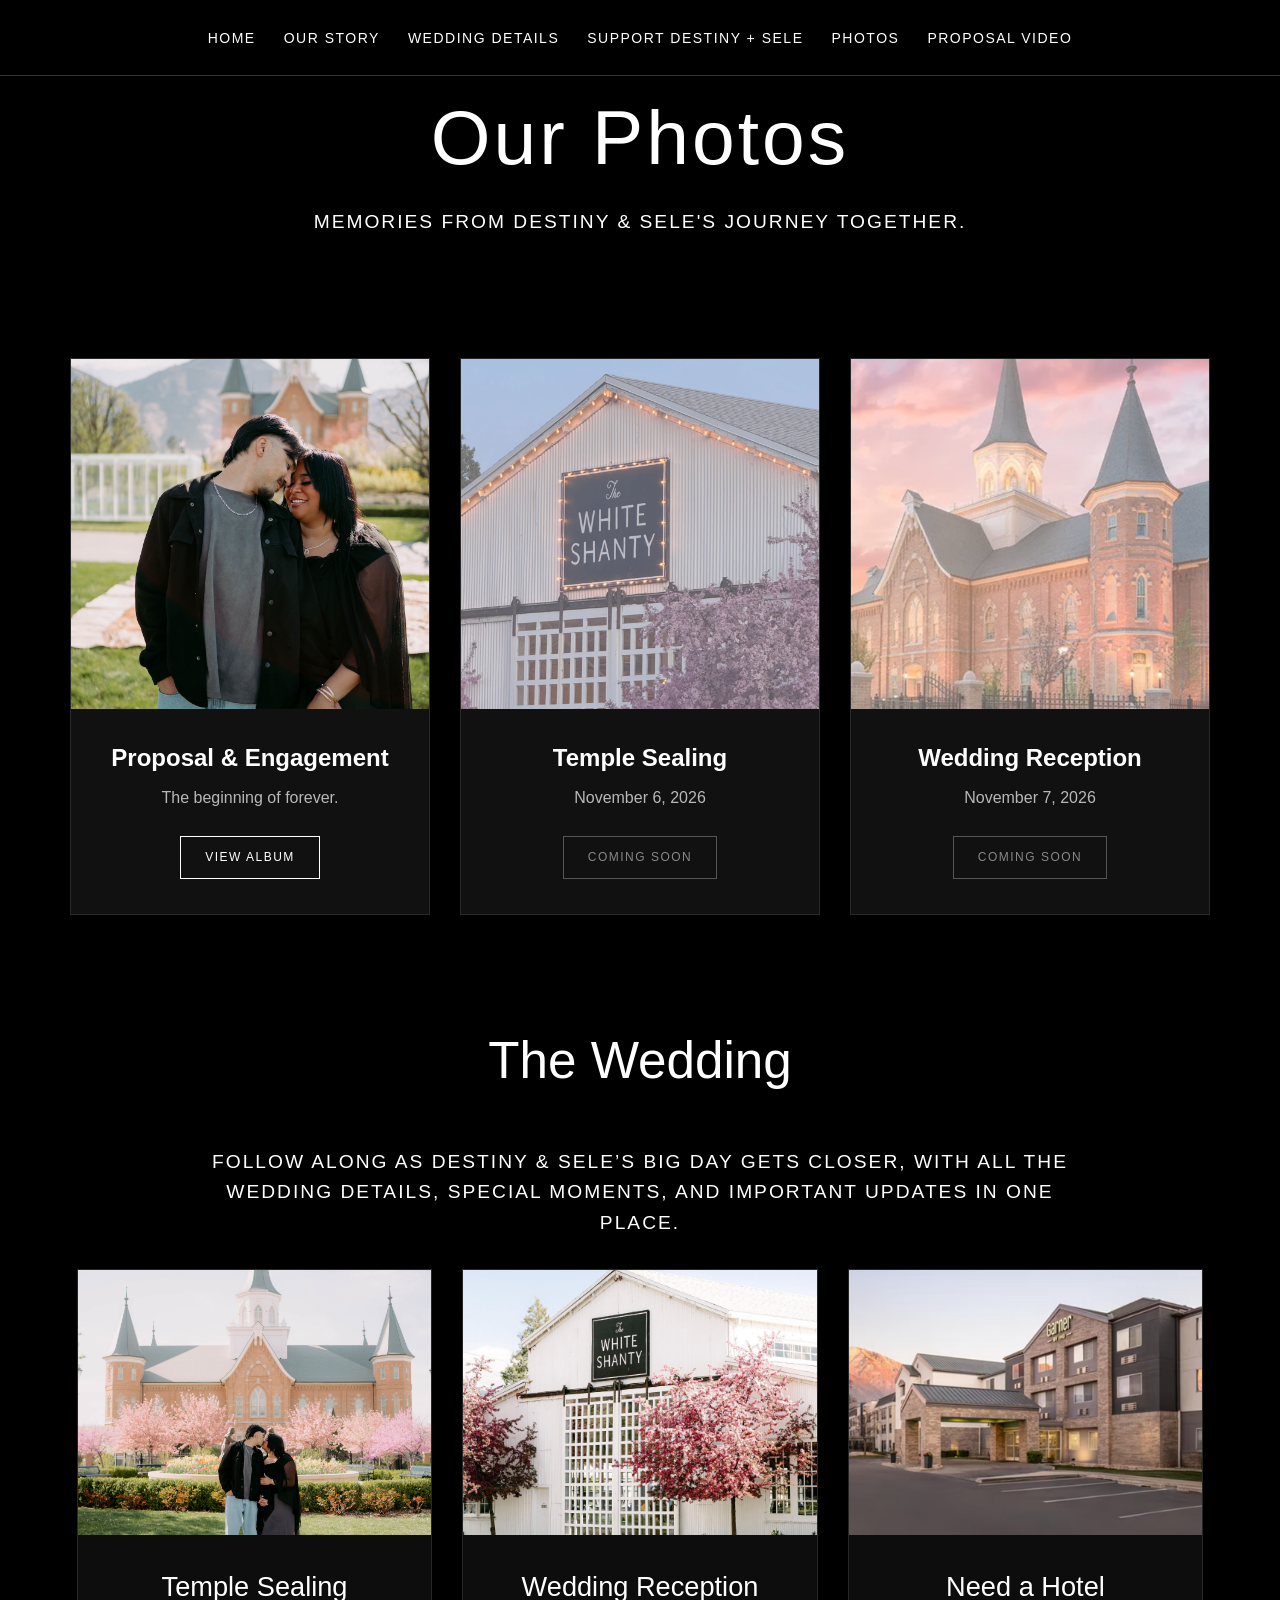
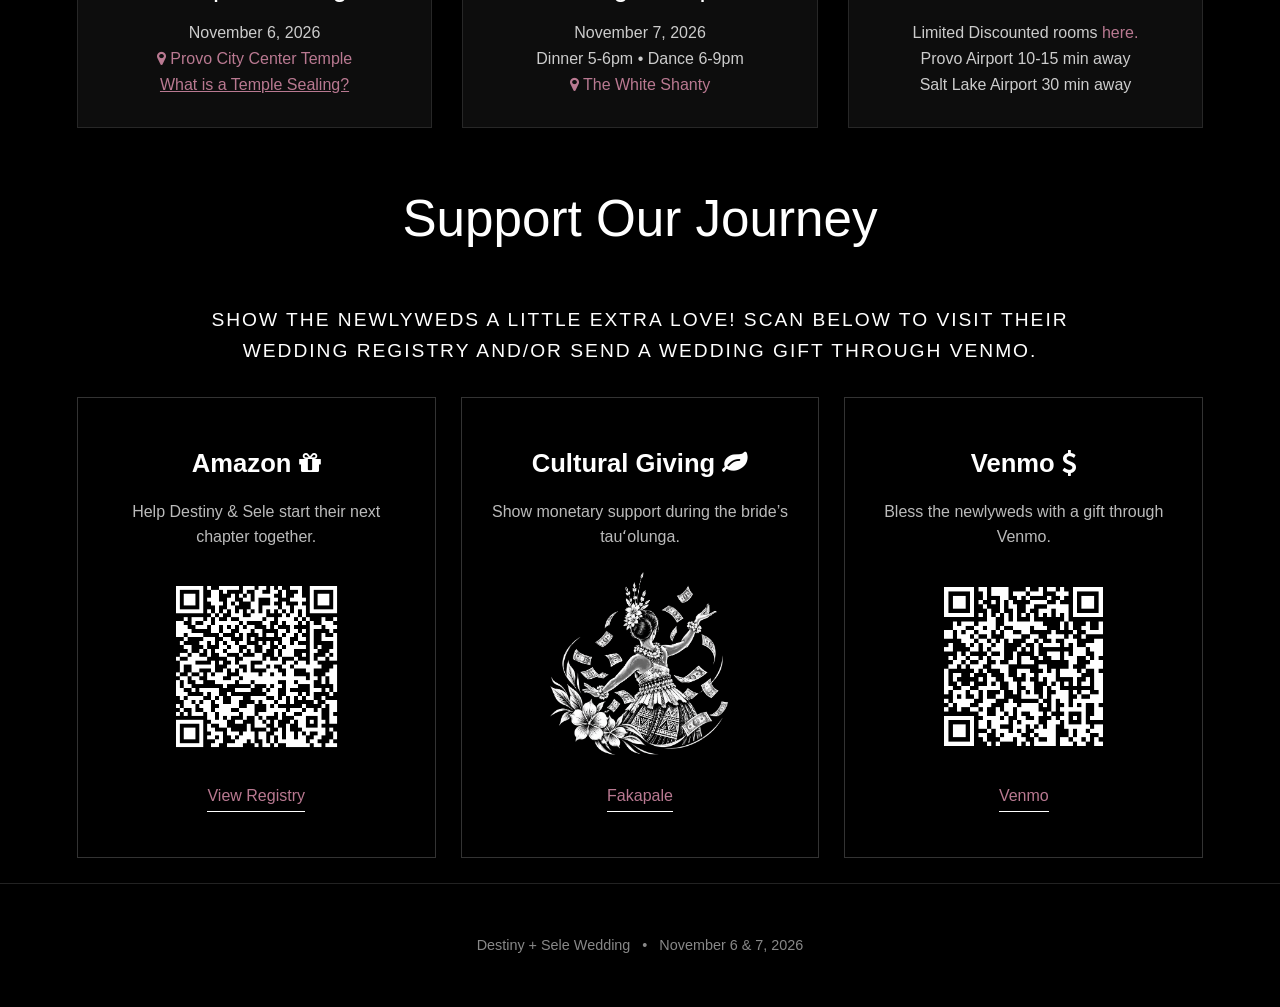
==== commit 88fa7f69: "Website update" ====
--- a/photos.html
+++ b/photos.html
@@ -10,59 +10,37 @@
 
     <!-- CSS -->
     <link rel="stylesheet" href="styles.css">
-    <link rel="stylesheet" href="https://cdnjs.cloudflare.com/ajax/libs/font-awesome/4.7.0/css/font-awesome.min.css">
+    <link rel="stylesheet"
+          href="https://cdnjs.cloudflare.com/ajax/libs/font-awesome/4.7.0/css/font-awesome.min.css">
+
+    <!-- FAVICON -->
+    <link rel="icon" type="image/png" href="images/favicon.png">
+    <link rel="apple-touch-icon" href="images/apple-touch-icon.png">
 
 </head>
 
 
 <body>
 
-
-    <!-- =========================
-         NAVIGATION
-    ========================== -->
-
-    <nav class="navbar">
-
-        <div class="nav-container">
-
-            <ul class="nav-links">
-
-                <li><a href="index.html">Home</a></li>
-
-                <li><a href="story.html">Our Story</a></li>
-
-                <li><a href="index.html#wedding">Wedding Details</a></li>
-
-                <li><a href="index.html#registry">Support Destiny + Sele</a></li>
-
-                <li><a href="photos.html">Photos</a></li>
-
-                <li><a href="#" onclick="openProposalVideo(); return false;">Proposal Video</a></li>
-
-
-            </ul>
-
-        </div>
-
-    </nav>
+    <!-- =========================
+         SHARED NAVIGATION
+    ========================== -->
+
+    <div id="site-header"></div>
 
 
     <!-- =========================
          HEADER / HERO
     ========================== -->
 
-   <header class="hero" id="home">
+    <header class="hero" id="home">
 
         <div class="hero-content">
 
-
             <h1>Our Photos</h1>
 
-
             <p>
-                Memories from Destiny & Sele's journey together.<br/>
-
+                Memories from Destiny & Sele's journey together.
             </p>
 
         </div>
@@ -70,89 +48,134 @@
     </header>
 
 
-<!-- =========================
-         PHOTO ALBUM
-    ========================== -->
-
-<section class="photo-albums">
-
-    <div class="album-grid">
-
-        <!-- PROPOSAL & ENGAGEMENT -->
-        <div class="album-card">
-            <div class="album-image">
-                <img src="images/cvr1.jpg" 
-                     alt="Destiny and Sele Proposal and Engagement">
-            </div>
-
-            <div class="album-content">
-                <h2>Proposal & Engagement</h2>
-                <p>The beginning of forever.</p>
-
-                <a href="https://wolfgramm.pixieset.com/proposalandengagement/"
-                   target="_blank"
-                   rel="noopener noreferrer"
-                   class="album-button">
-                    View Album
-                </a>
-            </div>
-        </div>
-
-
-        <!-- TEMPLE SEALING -->
-        <div class="album-card">
-            <div class="album-image">
-                <img src="images/cvr2.png"
-                     alt="Destiny and Sele Temple Sealing">
-            </div>
-
-            <div class="album-content">
-                <h2>Temple Sealing</h2>
-                <p>November 6, 2026</p>
-
-                <span class="album-coming">
-                    Coming Soon
-                </span>
-            </div>
-        </div>
-
-
-        <!-- WEDDING RECEPTION -->
-        <div class="album-card">
-            <div class="album-image">
-                <img src="images/cvr3.png"
-                     alt="Destiny and Sele Wedding Reception">
-            </div>
-
-            <div class="album-content">
-                <h2>Wedding Reception</h2>
-                <p>November 7, 2026</p>
-
-                <span class="album-coming">
-                    Coming Soon
-                </span>
-            </div>
-        </div>
-
-    </div>
-
-</section>
-
-    
-<!-- =========================
+    <!-- =========================
+         PHOTO ALBUMS
+    ========================== -->
+
+    <section class="photo-albums">
+
+        <div class="album-grid">
+
+
+            <!-- PROPOSAL & ENGAGEMENT -->
+
+            <div class="album-card">
+
+                <div class="album-image">
+
+                    <img
+                        src="images/cvr1.jpg"
+                        alt="Destiny and Sele Proposal and Engagement"
+                    >
+
+                </div>
+
+                <div class="album-content">
+
+                    <h2>Proposal & Engagement</h2>
+
+                    <p>
+                        The beginning of forever.
+                    </p>
+
+                    <a
+                        href="https://wolfgramm.pixieset.com/proposalandengagement/"
+                        target="_blank"
+                        rel="noopener noreferrer"
+                        class="album-button"
+                    >
+                        View Album
+                    </a>
+
+                </div>
+
+            </div>
+
+
+            <!-- TEMPLE SEALING -->
+
+            <div class="album-card">
+
+                <div class="album-image">
+
+                    <img
+                        src="images/cvr2.png"
+                        alt="Destiny and Sele Temple Sealing"
+                    >
+
+                </div>
+
+                <div class="album-content">
+
+                    <h2>Temple Sealing</h2>
+
+                    <p>
+                        November 6, 2026
+                    </p>
+
+                    <span class="album-coming">
+                        Coming Soon
+                    </span>
+
+                </div>
+
+            </div>
+
+
+            <!-- WEDDING RECEPTION -->
+
+            <div class="album-card">
+
+                <div class="album-image">
+
+                    <img
+                        src="images/cvr3.png"
+                        alt="Destiny and Sele Wedding Reception"
+                    >
+
+                </div>
+
+                <div class="album-content">
+
+                    <h2>Wedding Reception</h2>
+
+                    <p>
+                        November 7, 2026
+                    </p>
+
+                    <span class="album-coming">
+                        Coming Soon
+                    </span>
+
+                </div>
+
+            </div>
+
+
+        </div>
+
+    </section>
+
+
+    <!-- =========================
          WEDDING DETAILS
     ========================== -->
 
-<section>
-<header class="hero" id="wedding">
+    <section id="wedding">
 
         <div class="hero-content">
+
             <h3 class="section-title">
-            The Wedding</h3>
-        </h2>
-        <p>Follow along as Destiny & Sele’s big day gets closer, with all the wedding details, special moments, and important updates in one place.</p>
-       </div>
-</header>
+                The Wedding
+            </h3>
+
+            <p>
+                Follow along as Destiny & Sele’s big day gets closer,
+                with all the wedding details, special moments, and
+                important updates in one place.
+            </p>
+
+        </div>
 
 
         <div class="content-grid">
@@ -166,7 +189,7 @@
 
                     <img
                         src="images/temple.jpg"
-                        alt="Our Story"
+                        alt="Provo City Center Temple"
                     >
 
                 </div>
@@ -177,10 +200,24 @@
                     <h3>Temple Sealing</h3>
 
                     <p>
-                         November 6, 2026<br>
-                         <a href="https://maps.app.goo.gl/6NR43tD9aF5z9nf99" target="_blank"><i class="fa fa-map-marker" aria-hidden="true"> </i> Provo City Center Temple</a><br>
-                        <a href="temple.html"><u>What is a Temple Sealing?</u></a>
-                         
+                        November 6, 2026<br>
+
+                        <a
+                            href="https://maps.app.goo.gl/6NR43tD9aF5z9nf99"
+                            target="_blank"
+                        >
+                            <i
+                                class="fa fa-map-marker"
+                                aria-hidden="true"
+                            ></i>
+                            Provo City Center Temple
+                        </a>
+
+                        <br>
+
+                        <a href="temple.html">
+                            <u>What is a Temple Sealing?</u>
+                        </a>
                     </p>
 
                 </div>
@@ -188,17 +225,23 @@
             </article>
 
 
-
             <!-- VENUE -->
 
             <article class="grid-card" id="venue">
 
                 <div class="grid-card-image">
 
-                    <a href="https://maps.app.goo.gl/j8sGYw94qzNexvVJ9" target="_blank"><img
-                        src="images/shanty.png"
-                        alt="Wedding Venue"
-                    ></a>
+                    <a
+                        href="https://maps.app.goo.gl/j8sGYw94qzNexvVJ9"
+                        target="_blank"
+                    >
+
+                        <img
+                            src="images/shanty.png"
+                            alt="Wedding Venue"
+                        >
+
+                    </a>
 
                 </div>
 
@@ -208,10 +251,19 @@
                     <h3>Wedding Reception</h3>
 
                     <p>
-                         November 7, 2026<br>
-                         Dinner 5-6pm • Dance 6-9pm<br>
-                         <a href="https://maps.app.goo.gl/j8sGYw94qzNexvVJ9" target="_blank"><i class="fa fa-map-marker" aria-hidden="true"></i> The White Shanty </a><br>
-                          
+                        November 7, 2026<br>
+                        Dinner 5-6pm • Dance 6-9pm<br>
+
+                        <a
+                            href="https://maps.app.goo.gl/j8sGYw94qzNexvVJ9"
+                            target="_blank"
+                        >
+                            <i
+                                class="fa fa-map-marker"
+                                aria-hidden="true"
+                            ></i>
+                            The White Shanty
+                        </a>
                     </p>
 
                 </div>
@@ -219,15 +271,23 @@
             </article>
 
 
-
             <!-- TRAVEL -->
 
             <article class="grid-card" id="travel">
 
                 <div class="grid-card-image">
 
-                    <a href="https://www.ihg.com/garner-hotels/hotels/us/en/find-hotels/select-roomrate?fromRedirect=true&qSrt=sBR&qSlH=PVUPV&qRms=1&qAdlt=1&qCiD=6&qCiMy=102026&qCoD=8&qCoMy=102026&qGrpCd=PQD&setPMCookies=true&qSHBrC=RN&qDest=1515%20South%20University%20Avenue,%20Provo,%20UT,%20US&showApp=true&adjustMonth=false&srb_u=1&qRmFltr=" target="_blank"><img
-                        src="images/hotel.png" alt="Travel Information"></a>
+                    <a
+                        href="https://www.ihg.com/garner-hotels/hotels/us/en/find-hotels/select-roomrate?fromRedirect=true&qSrt=sBR&qSlH=PVUPV&qRms=1&qAdlt=1&qCiD=6&qCiMy=102026&qCoD=8&qCoMy=102026&qGrpCd=PQD&setPMCookies=true&qSHBrC=RN&qDest=1515%20South%20University%20Avenue,%20Provo,%20UT,%20US&showApp=true&adjustMonth=false&srb_u=1&qRmFltr="
+                        target="_blank"
+                    >
+
+                        <img
+                            src="images/hotel.png"
+                            alt="Travel Information"
+                        >
+
+                    </a>
 
                 </div>
 
@@ -237,9 +297,21 @@
                     <h3>Need a Hotel</h3>
 
                     <p>
-                        Limited Discounted rooms <a href="  https://www.ihg.com/garner-hotels/hotels/us/en/find-hotels/select-roomrate?fromRedirect=true&qSrt=sBR&qSlH=PVUPV&qRms=1&qAdlt=1&qCiD=6&qCiMy=102026&qCoD=8&qCoMy=102026&qGrpCd=PQD&setPMCookies=true&qSHBrC=RN&qDest=1515%20South%20University%20Avenue,%20Provo,%20UT,%20US&showApp=true&adjustMonth=false&srb_u=1&qRmFltr=" target="_blank">here.</a><br>
+
+                        Limited Discounted rooms
+
+                        <a
+                            href="https://www.ihg.com/garner-hotels/hotels/us/en/find-hotels/select-roomrate?fromRedirect=true&qSrt=sBR&qSlH=PVUPV&qRms=1&qAdlt=1&qCiD=6&qCiMy=102026&qCoD=8&qCoMy=102026&qGrpCd=PQD&setPMCookies=true&qSHBrC=RN&qDest=1515%20South%20University%20Avenue,%20Provo,%20UT,%20US&showApp=true&adjustMonth=false&srb_u=1&qRmFltr="
+                            target="_blank"
+                        >
+                            here.
+                        </a>
+
+                        <br>
+
                         Provo Airport 10-15 min away<br>
                         Salt Lake Airport 30 min away
+
                     </p>
 
                 </div>
@@ -251,58 +323,114 @@
 
     </section>
 
-<!-- =========================
+
+    <!-- =========================
          SUPPORT GIFTS & GIVING
     ========================== -->
-<section>
-<header class="hero" id="registry">
+
+    <section id="registry">
 
         <div class="hero-content">
+
             <h3 class="section-title">
-            Support Our Journey</h3>
-        <p>Show the newlyweds a little extra love! Scan below to visit their Wedding Registry and/or send a wedding gift through Venmo.</p>
-    </div>
-</header>
-
-    <div class="details-grid">
-
-            <!-- REGISTRY -->
+                Support Our Journey
+            </h3>
+
+            <p>
+                Show the newlyweds a little extra love! Scan below to visit
+                their Wedding Registry and/or send a wedding gift through Venmo.
+            </p>
+
+        </div>
+
+
+        <div class="details-grid">
+
+
+            <!-- AMAZON REGISTRY -->
+
             <div class="detail-box">
 
-                <h3>Amazon <i class="fa fa-gift"></i></h3>
-                
+                <h3>
+                    Amazon
+                    <i class="fa fa-gift"></i>
+                </h3>
+
                 <p>
                     Help Destiny & Sele start their next chapter together.
-                    <img src="images/destiny-sele-amazon-registry-qr.png" class="qr">
+
+                    <img
+                        src="images/destiny-sele-amazon-registry-qr.png"
+                        class="qr"
+                        alt="Amazon Wedding Registry QR Code"
+                    >
                 </p>
 
-                <a href="https://www.amazon.com/wedding/guest-view/NH0D2BS3P5ZP" target="_blank">View Registry</a>
-            </div>
-
-        <!-- CELEBRATION -->
+                <a
+                    href="https://www.amazon.com/wedding/guest-view/NH0D2BS3P5ZP"
+                    target="_blank"
+                >
+                    View Registry
+                </a>
+
+            </div>
+
+
+            <!-- CULTURAL GIVING -->
+
             <div class="detail-box">
 
-                <h3>Cultural Giving <i class="fa fa-leaf"></i></h3>
+                <h3>
+                    Cultural Giving
+                    <i class="fa fa-leaf"></i>
+                </h3>
 
                 <p>
-                Show monetary support during the bride’s tauʻolunga.
-                <img src="images/cultural.png" class="qr" alt="Fakapale">
+                    Show monetary support during the bride’s tauʻolunga.
+
+                    <img
+                        src="images/cultural.png"
+                        class="qr"
+                        alt="Fakapale"
+                    >
                 </p>
-        
-                <a href="https://www.polynesia.com/blog/celebrating-fakapale-style" target="_blank">Fakapale</a>
-            </div>
+
+                <a
+                    href="https://www.polynesia.com/blog/celebrating-fakapale-style"
+                    target="_blank"
+                >
+                    Fakapale
+                </a>
+
+            </div>
+
 
             <!-- VENMO -->
+
             <div class="detail-box">
 
-                <h3>Venmo <i class="fa fa-dollar"></i></h3>
-
-                <p>      
+                <h3>
+                    Venmo
+                    <i class="fa fa-dollar"></i>
+                </h3>
+
+                <p>
                     Bless the newlyweds with a gift through Venmo.
-                    <img src="images/destiny-venmo-qr.png" class="qr">
+
+                    <img
+                        src="images/destiny-venmo-qr.png"
+                        class="qr"
+                        alt="Destiny Venmo QR Code"
+                    >
                 </p>
 
-                <a href="https://venmo.com/u/destinywolfgramm" target="_blank" rel="noopener noreferrer">Venmo</a>
+                <a
+                    href="https://venmo.com/u/destinywolfgramm"
+                    target="_blank"
+                    rel="noopener noreferrer"
+                >
+                    Venmo
+                </a>
 
             </div>
 
@@ -311,60 +439,54 @@
 
     </section>
 
-<!-- =========================
-         PROPOSAL VIDEO
-    ========================== -->
-    
-<div class="video-modal" id="proposalModal">
-
-    <div class="video-modal-content">
-
-        <button
-            class="video-close"
-            type="button"
-            onclick="closeProposalVideo()">
-            &times;
-        </button>
-
-        <div class="video-wrapper">
-            <iframe
-                id="proposalVideo"
-                src=""
-                title="Destiny and Tasele Proposal Video"
-                allow="autoplay; encrypted-media; picture-in-picture"
-                allowfullscreen>
-            </iframe>
+
+    <!-- =========================
+         PROPOSAL VIDEO MODAL
+    ========================== -->
+
+    <div class="video-modal" id="proposalModal">
+
+        <div class="video-modal-content">
+
+            <button
+                class="video-close"
+                type="button"
+                onclick="closeProposalVideo()"
+            >
+                &times;
+            </button>
+
+            <div class="video-wrapper">
+
+                <iframe
+                    id="proposalVideo"
+                    src=""
+                    title="Destiny and Tasele Proposal Video"
+                    allow="autoplay; encrypted-media; picture-in-picture"
+                    allowfullscreen
+                ></iframe>
+
+            </div>
+
         </div>
 
     </div>
 
-</div>
-
-
 
     <!-- =========================
          FOOTER
     ========================== -->
 
-    <footer>
-
-        <p>
-            Destiny + Sele Wedding
-            &nbsp; • &nbsp;
-            November 6 & 7, 2026
-        </p>
-
-    </footer>
-
+    <div id="site-footer"></div>
 
 
     <!-- =========================
          JAVASCRIPT
     ========================== -->
 
+    <script src="includes.js"></script>
     <script src="script.js"></script>
 
-
 </body>
 
-</html>
+</html>
--- a/styles.css
+++ b/styles.css
@@ -8,37 +8,31 @@
     box-sizing: border-box;
 }
 
-
 html {
     scroll-behavior: smooth;
 }
-
 
 body {
     background-color: #000;
     color: #fff;
-
     font-family: Arial, Helvetica, sans-serif;
-
     line-height: 1.6;
 }
 
-
 img {
     width: 100%;
     display: block;
 }
-
 
 a {
     color: #B97991;
     text-decoration: none;
 }
 
-
 section {
-    padding: 55px 6%;
-}
+    padding: 25px 6%;
+}
+
 material-icons {
     font-size: 2px;
 }
@@ -50,85 +44,54 @@
 
 .navbar {
     width: 100%;
-
     background-color: #000;
-
     border-bottom: 1px solid #333;
-
     position: sticky;
     top: 0;
-
     z-index: 1000;
 }
-
 
 .nav-container {
     max-width: 1400px;
-
     margin: auto;
-
     min-height: 75px;
-
-    display: flex;
-
-    justify-content: center;
-    align-items: center;
-
-    padding: 0 25px;
-}
-
-
-.nav-links {
-    list-style: none;
-
-    display: flex;
-
-    flex-wrap: wrap;
-
-    justify-content: center;
-
-    gap: 28px;
-}
-
-
-.nav-links a {
-    color: #fff;
-
-    font-size: 14px;
-
-    text-transform: uppercase;
-
-    letter-spacing: 1.5px;
-
-    transition: opacity 0.3s ease;
-}
-
-
-.nav-links a:hover {
-    opacity: 0.6;
-}
-
-
-
-/* =========================
-   HEADER / HERO
-========================== */
-
-/* =========================
-   HEADER / HERO
-========================== */
-
-.hero {
-    min-height: 45vh;
-
     display: flex;
     justify-content: center;
     align-items: center;
-
-    text-align: center;
-
-    /* Less padding */
-    padding: 40px 20px;
+    padding: 0 25px;
+}
+
+.nav-links {
+    list-style: none;
+    display: flex;
+    flex-wrap: wrap;
+    justify-content: center;
+    gap: 28px;
+}
+
+.nav-links a {
+    color: #fff;
+    font-size: 14px;
+    text-transform: uppercase;
+    letter-spacing: 1.5px;
+    transition: opacity 0.3s ease;
+}
+
+.nav-links a:hover {
+    opacity: 0.6;
+}
+
+
+/* =========================
+   HEADER / HERO
+========================== */
+
+.hero {
+    display: flex;
+    justify-content: center;
+    align-items: center;
+    text-align: center;
+    padding: 0 20px 40px 20px;
 
     background:
         linear-gradient(
@@ -141,33 +104,22 @@
     background-position: center;
 }
 
-
 .hero-content {
     max-width: 1000px;
     width: 100%;
 }
 
-
 .hero h1 {
-    /* Smaller so Destiny + Sele stays on one line */
     font-size: clamp(2.2rem, 6vw, 5rem);
-
     font-weight: 300;
-
     letter-spacing: 3px;
-
     margin-bottom: 8px;
-
-    /* Prevent names from wrapping */
     white-space: nowrap;
 }
-
 
 .hero p {
     font-size: clamp(0.85rem, 1.5vw, 1.2rem);
-
     letter-spacing: 2px;
-
     text-transform: uppercase;
 }
 
@@ -177,6 +129,31 @@
     width: 65%;
     padding-top: 20px;
 }
+#wedding > .hero-content,
+#registry > .hero-content {
+    text-align: center;
+    margin-left: auto;
+    margin-right: auto;
+    margin-bottom: 30px;
+    max-width: 900px;
+}
+#wedding > .hero-content p,
+#registry > .hero-content p {
+    font-size: clamp(0.85rem, 1.5vw, 1.2rem);
+    letter-spacing: 2px;
+    text-transform: uppercase;
+}
+
+/* =========================
+   SECTION TITLES
+========================== */
+
+.section-title {
+    text-align: center;
+    font-size: clamp(2rem, 4vw, 3.5rem);
+    font-weight: 300;
+    margin-bottom: 45px;
+}
 
 
 /* =========================
@@ -184,122 +161,71 @@
 ========================== */
 
 .carousel-section {
-    /* Much less space above carousel */
-    padding: 35px 0 50px;
-}
-
+    padding: 35px 0 25px;
+    padding-left: 0;
+    padding-right: 0;
+}
 
 .carousel-section .section-title {
     margin-bottom: 25px;
 }
 
-/* =========================
-   SECTION TITLES
-========================== */
-
-.section-title {
-    text-align: center;
-
-    font-size: clamp(2rem, 4vw, 3.5rem);
-
-    font-weight: 300;
-
-    margin-bottom: 45px;
-}
-
-
-
-/* =========================
-   CAROUSEL
-========================== */
-
-.carousel-section {
-    padding-left: 0;
-    padding-right: 0;
-}
-
-
 .carousel {
     max-width: 1200px;
-
     margin: auto;
-
     position: relative;
-
     overflow: hidden;
-
     aspect-ratio: 16 / 8;
 }
-
 
 .carousel-slide {
     display: none;
-
     width: 100%;
     height: 100%;
 }
-
 
 .carousel-slide.active {
     display: block;
 }
 
-
 .carousel-slide img {
     width: 100%;
     height: 100%;
-
     object-fit: cover;
 }
-
 
 
 /* CAROUSEL BUTTONS */
 
 .carousel-btn {
     position: absolute;
-
     top: 50%;
-
     transform: translateY(-50%);
-
     width: 50px;
     height: 50px;
-
     border: 1px solid rgba(255, 255, 255, 0.7);
-
     border-radius: 50%;
-
     background-color: rgba(0, 0, 0, 0.5);
-
     color: #fff;
-
     font-size: 25px;
-
     cursor: pointer;
-
     transition: 0.3s;
 }
-
 
 .carousel-btn:hover {
     background-color: #fff;
-
     color: #000;
 }
-
 
 .carousel-btn.prev {
     left: 20px;
 }
 
-
 .carousel-btn.next {
     right: 20px;
 }
 
 
-
 /* =========================
    GRID #1
    CONTENT CARDS
@@ -307,68 +233,49 @@
 
 .content-grid {
     max-width: 1300px;
-
     margin: auto;
-
     display: grid;
-
     grid-template-columns: repeat(3, 1fr);
-
     gap: 30px;
 }
-
 
 .grid-card {
     background-color: #0d0d0d;
-
     border: 1px solid #272727;
-
     overflow: hidden;
 }
-
 
 .grid-card-image {
     aspect-ratio: 4 / 3;
-
     overflow: hidden;
 }
 
-
 .grid-card-image img {
     width: 100%;
     height: 100%;
-
     object-fit: cover;
-
     transition: transform 0.5s ease;
 }
-
 
 .grid-card:hover img {
     transform: scale(1.05);
 }
 
-
 .grid-card-content {
     padding: 30px;
-}
-
+    text-align: center;
+}
 
 .grid-card h3 {
     font-size: 1.7rem;
-
     font-weight: 400;
-
     margin-bottom: 12px;
 }
-
 
 .grid-card p {
     color: #ccc;
-
     font-size: 1rem;
 }
-
 
 
 /* =========================
@@ -378,40 +285,29 @@
 
 .photo-grid {
     max-width: 1300px;
-
     margin: auto;
-
     display: grid;
-
     grid-template-columns: repeat(3, 1fr);
-
     gap: 15px;
 }
-
 
 .photo-grid-item {
     aspect-ratio: 1 / 1;
-
     overflow: hidden;
 }
 
-
 .photo-grid-item img {
     width: 100%;
     height: 100%;
-
     object-fit: cover;
-
     transition: transform 0.5s ease;
 }
-
 
 .photo-grid-item:hover img {
     transform: scale(1.06);
 }
 
 
-
 /* =========================
    GRID #3
    WEDDING DETAILS
@@ -419,50 +315,34 @@
 
 .details-grid {
     max-width: 1200px;
-
     margin: auto;
-
     display: grid;
-
     grid-template-columns: repeat(3, 1fr);
-
     gap: 25px;
 }
-
 
 .detail-box {
     border: 1px solid #333;
-
     padding: 45px 30px;
-
-    text-align: center;
-}
-
+    text-align: center;
+}
 
 .detail-box h3 {
     font-size: 1.6rem;
-
     margin-bottom: 15px;
 }
-
 
 .detail-box p {
     color: #bbb;
 }
 
-
 .detail-box a {
     display: inline-block;
-
     margin-top: 20px;
-
     border-bottom: 1px solid #fff;
-
     padding-bottom: 3px;
-
     transition: opacity 0.3s ease;
 }
-
 
 .detail-box a:hover {
     opacity: 0.6;
@@ -471,7 +351,7 @@
 
 /* =========================
    PHOTO ALBUMS
-========================= */
+========================== */
 
 .photo-albums {
     max-width: 1200px;
@@ -579,14 +459,15 @@
     font-size: 0.75rem;
 }
 
+
 /* =========================
    OUR STORY
-========================= */
+========================== */
 
 .story-page {
     max-width: 1200px;
     margin: 0 auto;
-    padding: 80px 30px;
+    padding: 20px 30px;
 }
 
 .story-intro {
@@ -617,7 +498,7 @@
 
 /* =========================
    PROFILE CARDS
-========================= */
+========================== */
 
 .profile-grid {
     display: grid;
@@ -669,7 +550,7 @@
 
 /* =========================
    Q&A
-========================= */
+========================== */
 
 .couple-qa {
     max-width: 1000px;
@@ -734,8 +615,237 @@
 
 
 /* =========================
-   MOBILE
-========================= */
+   STORY PAGE Q&A
+========================== */
+
+.couple-qa {
+    display: grid;
+    grid-template-columns: repeat(2, minmax(0, 1fr));
+    gap: clamp(30px, 6vw, 80px);
+    width: 100%;
+    max-width: 1100px;
+    margin: 0 auto;
+    padding: 20px;
+    box-sizing: border-box;
+}
+
+.qa-column {
+    min-width: 0;
+}
+
+.qa-column h3 {
+    text-align: center;
+    margin-bottom: 30px;
+}
+
+.qa-item {
+    margin-bottom: 28px;
+}
+
+.qa-item h4 {
+    margin: 0 0 8px;
+    line-height: 1.4;
+}
+
+.qa-item p {
+    margin: 0;
+    line-height: 1.7;
+    overflow-wrap: break-word;
+}
+
+
+/* =========================
+   PROPOSAL VIDEO BUTTON
+========================== */
+
+.proposal-video-btn {
+    display: flex;
+    align-items: center;
+    gap: 18px;
+    background: #000;
+    color: #fff;
+    border: 1px solid #fff;
+    border-radius: 50px;
+    padding: 14px 24px;
+    cursor: pointer;
+
+    transition:
+        transform 0.3s ease,
+        box-shadow 0.3s ease,
+        background 0.3s ease;
+}
+
+.proposal-video-btn:hover {
+    transform: translateY(-3px) scale(1.03);
+    box-shadow: 0 8px 25px rgba(255,255,255,0.15);
+    background: #111;
+}
+
+.youtube-icon {
+    width: 45px;
+    height: 32px;
+    display: flex;
+    align-items: center;
+    justify-content: center;
+    background: #ff0000;
+    border-radius: 8px;
+    font-size: 15px;
+}
+
+.proposal-text {
+    display: flex;
+    flex-direction: column;
+    text-align: left;
+}
+
+.proposal-text small {
+    font-size: 10px;
+    letter-spacing: 3px;
+}
+
+.proposal-text strong {
+    font-size: 17px;
+    letter-spacing: 1px;
+}
+
+.proposal-arrow {
+    font-size: 32px;
+    transition: transform 0.3s ease;
+}
+
+.proposal-video-btn:hover .proposal-arrow {
+    transform: translateX(5px);
+}
+
+
+/* =========================
+   VIDEO POPUP
+========================== */
+
+.video-modal {
+    position: fixed;
+    inset: 0;
+    width: 100%;
+    height: 100%;
+    background: rgba(0, 0, 0, 0.92);
+    display: none;
+    align-items: center;
+    justify-content: center;
+    z-index: 99999;
+    padding: 25px;
+}
+
+.video-modal.active {
+    display: flex;
+}
+
+.video-modal-content {
+    position: relative;
+    width: 100%;
+    max-width: 900px;
+    animation: videoPop 0.35s ease;
+}
+
+@keyframes videoPop {
+    from {
+        opacity: 0;
+        transform: scale(0.9);
+    }
+
+    to {
+        opacity: 1;
+        transform: scale(1);
+    }
+}
+
+.video-wrapper {
+    position: relative;
+    width: 100%;
+    padding-bottom: 56.25%;
+    height: 0;
+    overflow: hidden;
+    background: #000;
+}
+
+.video-wrapper iframe {
+    position: absolute;
+    inset: 0;
+    width: 100%;
+    height: 100%;
+    border: 0;
+}
+
+.video-close {
+    position: absolute;
+    top: -50px;
+    right: 0;
+    background: transparent;
+    border: 0;
+    color: white;
+    font-size: 42px;
+    cursor: pointer;
+}
+
+.proposal-video-container {
+    width: 100%;
+    display: flex;
+    justify-content: center;
+    align-items: center;
+    margin: 10px auto;
+}
+
+
+/* =========================
+   FOOTER
+========================== */
+
+footer {
+    text-align: center;
+    padding: 50px 20px;
+    border-top: 1px solid #222;
+    color: #888;
+    font-size: 0.9rem;
+}
+
+
+/* =========================
+   TABLET
+   900px AND SMALLER
+========================== */
+
+@media (max-width: 900px) {
+
+    section {
+        padding: 10px 5%;
+    }
+
+    .content-grid,
+    .details-grid {
+        grid-template-columns: repeat(2, 1fr);
+    }
+
+    .photo-grid {
+        grid-template-columns: repeat(2, 1fr);
+    }
+
+    .nav-links {
+        gap: 15px;
+    }
+
+    .nav-links a {
+        font-size: 12px;
+    }
+
+    .carousel {
+        aspect-ratio: 4 / 3;
+    }
+}
+
+
+/* =========================
+   STORY / PROFILE MOBILE
+   800px AND SMALLER
+========================== */
 
 @media (max-width: 800px) {
 
@@ -772,7 +882,23 @@
 }
 
 
-/* MOBILE */
+/* =========================
+   Q&A TABLET + PHONE
+========================== */
+
+@media (max-width: 768px) {
+
+    .couple-qa {
+        grid-template-columns: 1fr;
+        gap: 45px;
+        padding: 15px;
+    }
+}
+
+
+/* =========================
+   PHOTO ALBUM MOBILE
+========================== */
 
 @media (max-width: 850px) {
 
@@ -785,281 +911,137 @@
     .album-image {
         height: 400px;
     }
-
-}
-
-@media (max-width: 500px) {
-
-    .photo-albums {
-        padding: 55px 20px;
-    }
-
-    .album-heading h1 {
-        font-size: 2.3rem;
-    }
-
-    .album-image {
-        height: 300px;
-    }
-
-}
-
-/* =========================
-   STORY PAGE
-   Q&A
-========================== */
-
-.couple-qa {
-    display: grid;
-    grid-template-columns: repeat(2, minmax(0, 1fr));
-    gap: clamp(30px, 6vw, 80px);
-
-    width: 100%;
-    max-width: 1100px;
-    margin: 0 auto;
-    padding: 20px;
-    box-sizing: border-box;
-}
-
-.qa-column {
-    min-width: 0;
-}
-
-.qa-column h3 {
-    text-align: center;
-    margin-bottom: 30px;
-}
-
-.qa-item {
-    margin-bottom: 28px;
-}
-
-.qa-item h4 {
-    margin: 0 0 8px;
-    line-height: 1.4;
-}
-
-.qa-item p {
+}
+
+
+/* =========================
+   MOBILE
+   600px AND SMALLER
+========================== */
+
+@media (max-width: 600px) {
+
+    .navbar {
+        position: relative;
+    }
+
+    .nav-container {
+        padding: 20px;
+    }
+
+    .nav-links {
+        gap: 12px 18px;
+    }
+
+    .nav-links a {
+        font-size: 11px;
+    }
+
+    .hero {
+    min-height: auto;
+    padding: 0 15px 10px;
+    }
+
+    .hero h1 {
+        font-size: clamp(1.7rem, 9vw, 3rem);
+        letter-spacing: 1px;
+        white-space: nowrap;
+    }
+
+    .hero p {
+        font-size: 0.75rem;
+        letter-spacing: 1px;
+    }
+
+    .content-grid,
+    .details-grid {
+        grid-template-columns: 1fr;
+    }
+
+    .photo-grid {
+        grid-template-columns: 1fr 1fr;
+        gap: 8px;
+    }
+     #wedding,
+    #registry {
+        padding-top: 20px;
+        padding-bottom: 20px;
+    }
+
+    #wedding > .hero-content,
+    #registry > .hero-content {
+        text-align: center;
+        margin: 0 auto 20px;
+        padding: 0;
+    }
+
+    #wedding .section-title,
+    #registry .section-title {
+        margin: 0 0 10px;
+        text-align: center;
+    }
+
+
+        /* =========================
+       MOBILE CAROUSEL
+    ========================== */
+
+    .proposal-video-container {
+        margin: 5px auto 10px;
+        padding: 0;
+    }
+
+    .carousel-section {
+    padding: 25px 0 0;
     margin: 0;
-    line-height: 1.7;
-    overflow-wrap: break-word;
-}
-
-/* Tablet + Phone */
-@media (max-width: 768px) {
-    .couple-qa {
-        grid-template-columns: 1fr;
-        gap: 45px;
-        padding: 15px;
-    }
-}
-
-/* Small phones */
-@media (max-width: 480px) {
-    .couple-qa {
-        padding: 10px;
-    }
-
-    .qa-column h3 {
-        margin-bottom: 22px;
-    }
-
-    .qa-item {
-        margin-bottom: 22px;
-    }
-}
-
-/* =========================
-   PROPOSAL VIDEO BUTTON
-========================= */
-
-.proposal-video-btn {
-    display: flex;
-    align-items: center;
-    gap: 18px;
-
-    background: #000;
-    color: #fff;
-
-    border: 1px solid #fff;
-    border-radius: 50px;
-
-    padding: 14px 24px;
-
-    cursor: pointer;
-
-    transition:
-        transform 0.3s ease,
-        box-shadow 0.3s ease,
-        background 0.3s ease;
-}
-
-.proposal-video-btn:hover {
-    transform: translateY(-3px) scale(1.03);
-
-    box-shadow:
-        0 8px 25px rgba(255,255,255,0.15);
-
-    background: #111;
-}
-
-.youtube-icon {
-    width: 45px;
-    height: 32px;
-
-    display: flex;
-    align-items: center;
-    justify-content: center;
-
-    background: #ff0000;
-
-    border-radius: 8px;
-
-    font-size: 15px;
-}
-
-.proposal-text {
-    display: flex;
-    flex-direction: column;
-    text-align: left;
-}
-
-.proposal-text small {
-    font-size: 10px;
-    letter-spacing: 3px;
-}
-
-.proposal-text strong {
-    font-size: 17px;
-    letter-spacing: 1px;
-}
-
-.proposal-arrow {
-    font-size: 32px;
-
-    transition: transform 0.3s ease;
-}
-
-.proposal-video-btn:hover .proposal-arrow {
-    transform: translateX(5px);
-}
-
-
-/* =========================
-   VIDEO POPUP
-========================= */
-
-.video-modal {
-    position: fixed;
-    inset: 0;
-
-    width: 100%;
-    height: 100%;
-
-    background: rgba(0, 0, 0, 0.92);
-
-    display: none;
-    align-items: center;
-    justify-content: center;
-
-    z-index: 99999;
-
-    padding: 25px;
-}
-
-.video-modal.active {
-    display: flex;
-}
-
-.video-modal-content {
-    position: relative;
-    width: 100%;
-    max-width: 900px;
-
-    animation: videoPop 0.35s ease;
-}
-
-@keyframes videoPop {
-    from {
-        opacity: 0;
-        transform: scale(0.9);
-    }
-
-    to {
-        opacity: 1;
-        transform: scale(1);
-    }
-}
-
-.video-wrapper {
-    position: relative;
-    width: 100%;
-    padding-bottom: 56.25%;
-    height: 0;
-
-    background: #000;
-    overflow: hidden;
-}
-
-.video-wrapper iframe {
-    position: absolute;
-    inset: 0;
-
-    width: 100%;
-    height: 100%;
-
-    border: 0;
-}
-
-.video-close {
-    position: absolute;
-    top: -50px;
-    right: 0;
-
-    background: transparent;
-    border: 0;
-
-    color: white;
-    font-size: 42px;
-
-    cursor: pointer;
-}
-
-.video-wrapper {
-    position: relative;
-
-    padding-bottom: 56.25%;
-
-    height: 0;
-
-    overflow: hidden;
-
-    background: #000;
-}
-
-.video-wrapper iframe {
-    position: absolute;
-
-    top: 0;
-    left: 0;
-
-    width: 100%;
-    height: 100%;
-
-    border: 0;
-}
-
-.proposal-video-container {
-    width: 100%;
-    display: flex;
-    justify-content: center;
-    align-items: center;
-    margin: 10px auto;
-}
-
-/* MOBILE */
-
-@media (max-width: 600px) {
+    }
+
+    .carousel {
+        width: 100%;
+        max-width: 100%;
+        height: auto;
+        aspect-ratio: auto;
+        margin: 0;
+        overflow: hidden;
+    }
+
+    .carousel-slide {
+        display: none;
+        width: 100%;
+        height: auto;
+    }
+
+    .carousel-slide.active {
+        display: block;
+    }
+
+    .carousel-slide img {
+        display: block;
+        width: 100%;
+        height: auto;
+        object-fit: contain;
+    }
+
+    .carousel-btn {
+        width: 40px;
+        height: 40px;
+    }
+    #wedding > .hero-content p,
+#registry > .hero-content p {
+    font-size: 0.85rem;
+    letter-spacing: 2px;
+    text-transform: uppercase;
+    text-align: center;
+}
+
+    .grid-card-content {
+        padding: 22px;
+        text-align: center;
+
+    }
+
+
+    /* PROPOSAL BUTTON */
 
     .proposal-video-btn {
         gap: 12px;
@@ -1073,141 +1055,48 @@
     .proposal-text small {
         font-size: 8px;
     }
-
-}
-
-/* =========================
-   FOOTER
-========================== */
-
-footer {
-    text-align: center;
-
-    padding: 50px 20px;
-
-    border-top: 1px solid #222;
-
-    color: #888;
-
-    font-size: 0.9rem;
-}
-
-
-
-/* =========================
-   TABLET
-   900px AND SMALLER
-========================== */
-
-@media (max-width: 900px) {
-
-    section {
-        padding: 60px 5%;
-    }
-
-
-    .content-grid,
-    .details-grid {
-        grid-template-columns: repeat(2, 1fr);
-    }
-
-
-    .photo-grid {
-        grid-template-columns: repeat(2, 1fr);
-    }
-
-
-    .nav-links {
-        gap: 15px;
-    }
-
-
-    .nav-links a {
-        font-size: 12px;
-    }
-
-
-    .carousel {
-        aspect-ratio: 4 / 3;
-    }
-
-}
-
-
-
-/* =========================
-   MOBILE
-   600px AND SMALLER
-========================== */
-
-@media (max-width: 600px) {
-
-    .navbar {
-        position: relative;
-    }
-
-
-    .nav-container {
-        padding: 20px;
-    }
-
-
-    .nav-links {
-        gap: 12px 18px;
-    }
-
-
-    .nav-links a {
-        font-size: 11px;
-    }
-
-.hero {
-    min-height: 35vh;
-    padding: 30px 15px;
-}
-
-
-.hero h1 {
-    font-size: clamp(1.7rem, 9vw, 3rem);
-    letter-spacing: 1px;
-    white-space: nowrap;
-}
-
-
-.hero p {
-    font-size: 0.75rem;
-    letter-spacing: 1px;
-}
-
-
-    .content-grid,
-    .details-grid {
-        grid-template-columns: 1fr;
-    }
-
-
-    .photo-grid {
-        grid-template-columns: 1fr 1fr;
-
-        gap: 8px;
-    }
-
-
-    .carousel {
-        aspect-ratio: 1 / 1;
-    }
-
-.carousel-section {
-    padding-top: 25px;
-}
-    .carousel-btn {
-        width: 40px;
-        height: 40px;
-    }
-
-
-    .grid-card-content {
-        padding: 22px;
-    }
-
-}+}
+
+
+/* =========================
+   SMALL PHONES
+   500px AND SMALLER
+========================== */
+
+@media (max-width: 500px) {
+
+    .photo-albums {
+        padding: 55px 20px;
+    }
+
+    .album-heading h1 {
+        font-size: 2.3rem;
+    }
+
+    .album-image {
+        height: 300px;
+    }
+}
+
+
+/* =========================
+   VERY SMALL PHONES
+   480px AND SMALLER
+========================== */
+
+@media (max-width: 480px) {
+
+    .couple-qa {
+        padding: 10px;
+    }
+
+    .qa-column h3 {
+        margin-bottom: 22px;
+    }
+
+    .qa-item {
+        margin-bottom: 22px;
+    }
+}
+
+
